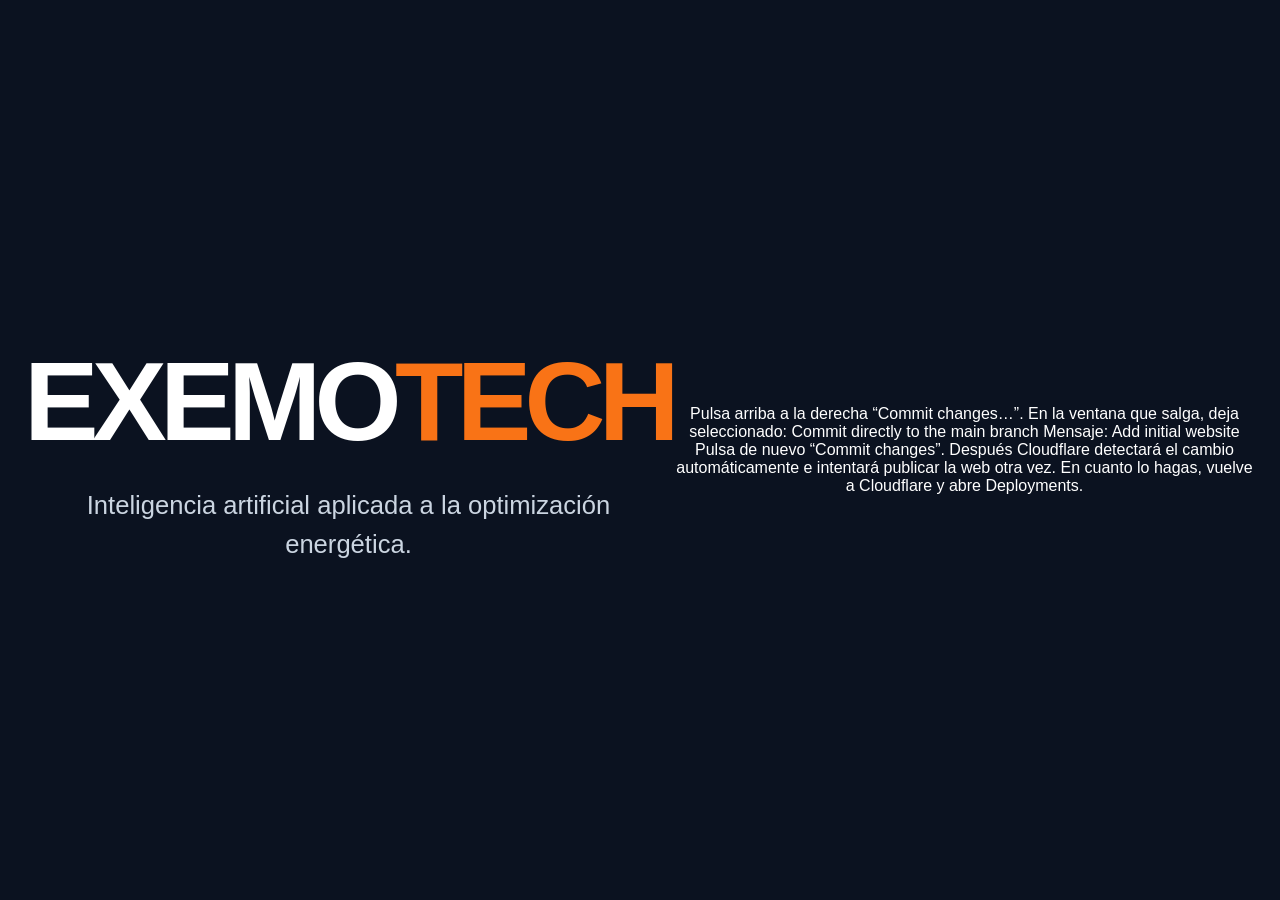
==== index.html @ 5b973cf8 "Add initial website structure in index.html Initial HTML structure for EXEMO Tech website with style" ====
<!DOCTYPE html>
<html lang="es">
<head>
  <meta charset="UTF-8">
  <meta name="viewport" content="width=device-width, initial-scale=1.0">
  <title>EXEMO Tech</title>
  <meta name="description" content="EXEMO Tech: inteligencia artificial aplicada a la optimización energética.">

  <style>
    * {
      box-sizing: border-box;
      margin: 0;
      padding: 0;
    }

    body {
      min-height: 100vh;
      display: flex;
      align-items: center;
      justify-content: center;
      padding: 24px;
      font-family: Arial, Helvetica, sans-serif;
      background: #0b1220;
      color: white;
      text-align: center;
    }

    main {
      max-width: 900px;
    }

    h1 {
      margin-bottom: 20px;
      font-size: clamp(3rem, 10vw, 7rem);
      letter-spacing: -0.06em;
    }

    h1 span {
      color: #f97316;
    }

    p {
      color: #cbd5e1;
      font-size: clamp(1.1rem, 3vw, 1.6rem);
      line-height: 1.5;
    }
  </style>
</head>

<body>
  <main>
    <h1>EXEMO<span>TECH</span></h1>
    <p>Inteligencia artificial aplicada a la optimización energética.</p>
  </main>
</body>
</html>
Pulsa arriba a la derecha “Commit changes…”.
En la ventana que salga, deja seleccionado:
Commit directly to the main branch
Mensaje: Add initial website
Pulsa de nuevo “Commit changes”.

Después Cloudflare detectará el cambio automáticamente e intentará publicar la web otra vez. En cuanto lo hagas, vuelve a Cloudflare y abre Deployments.
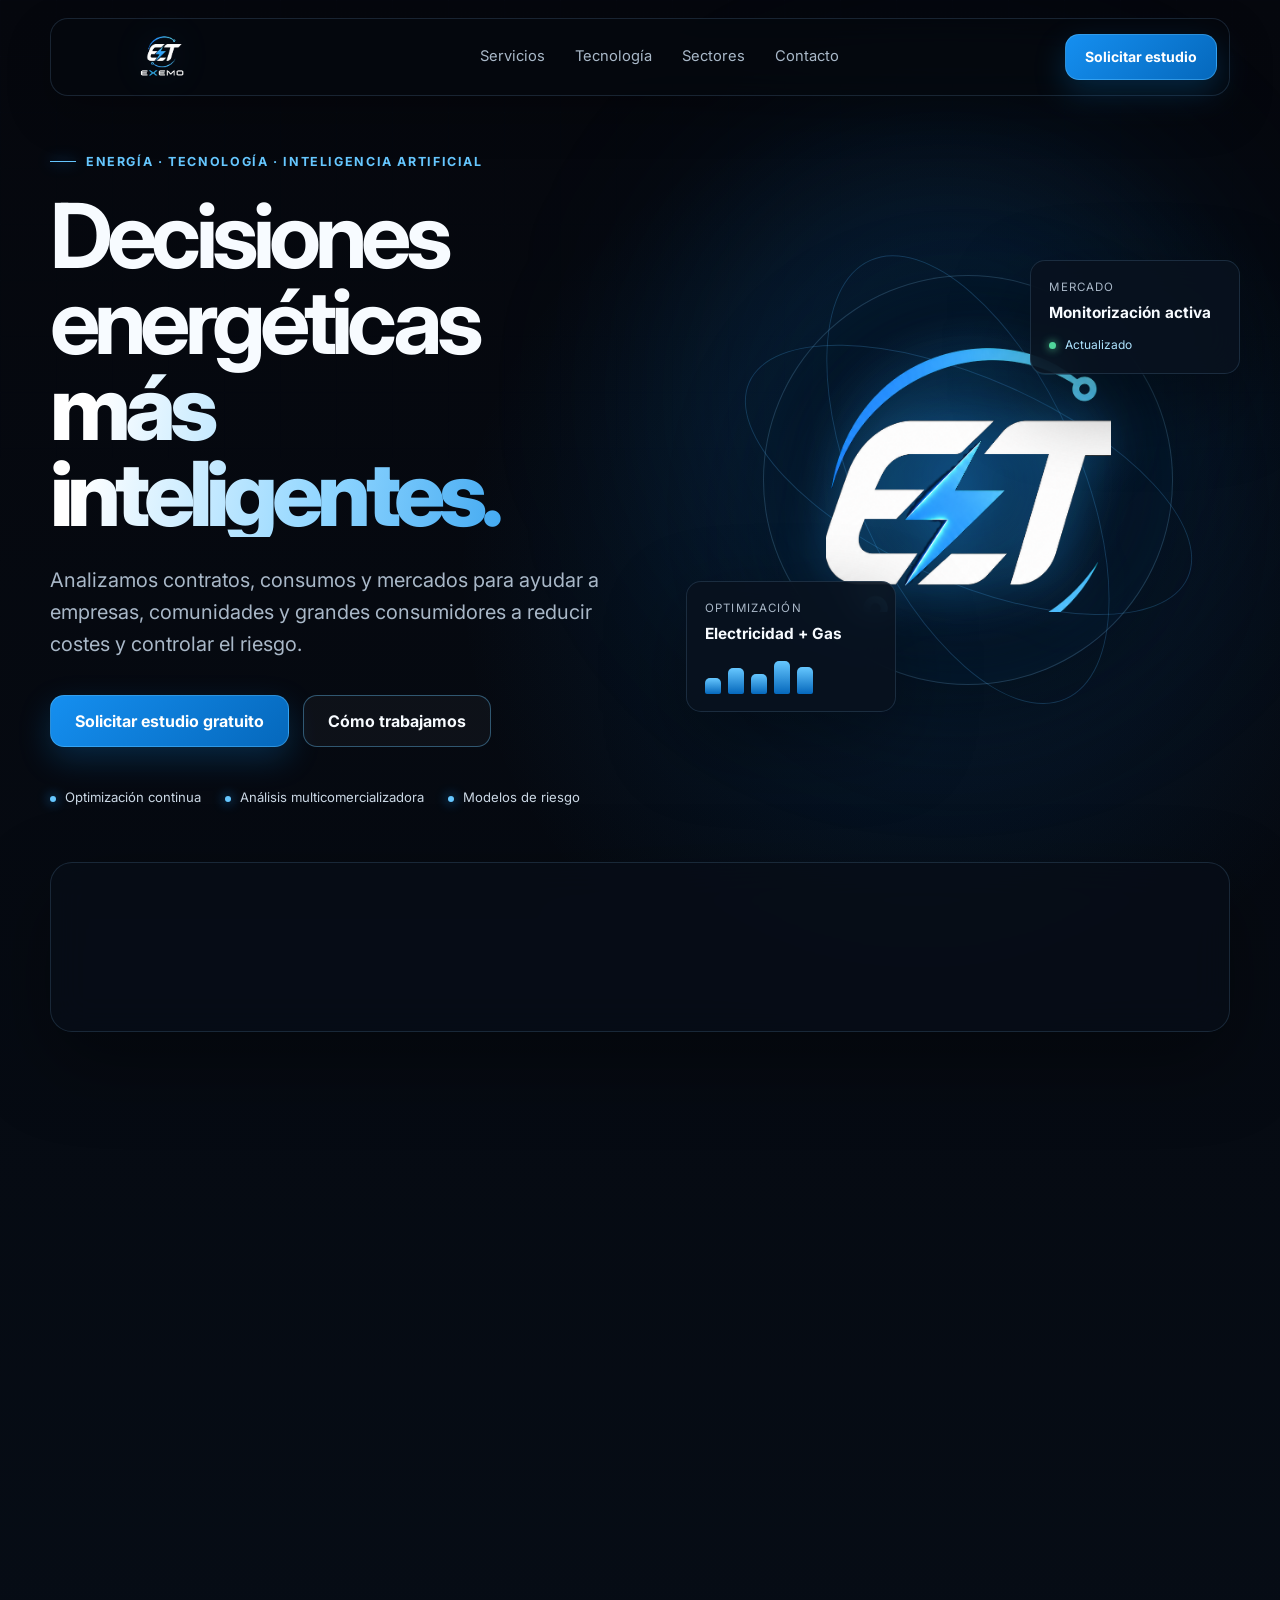
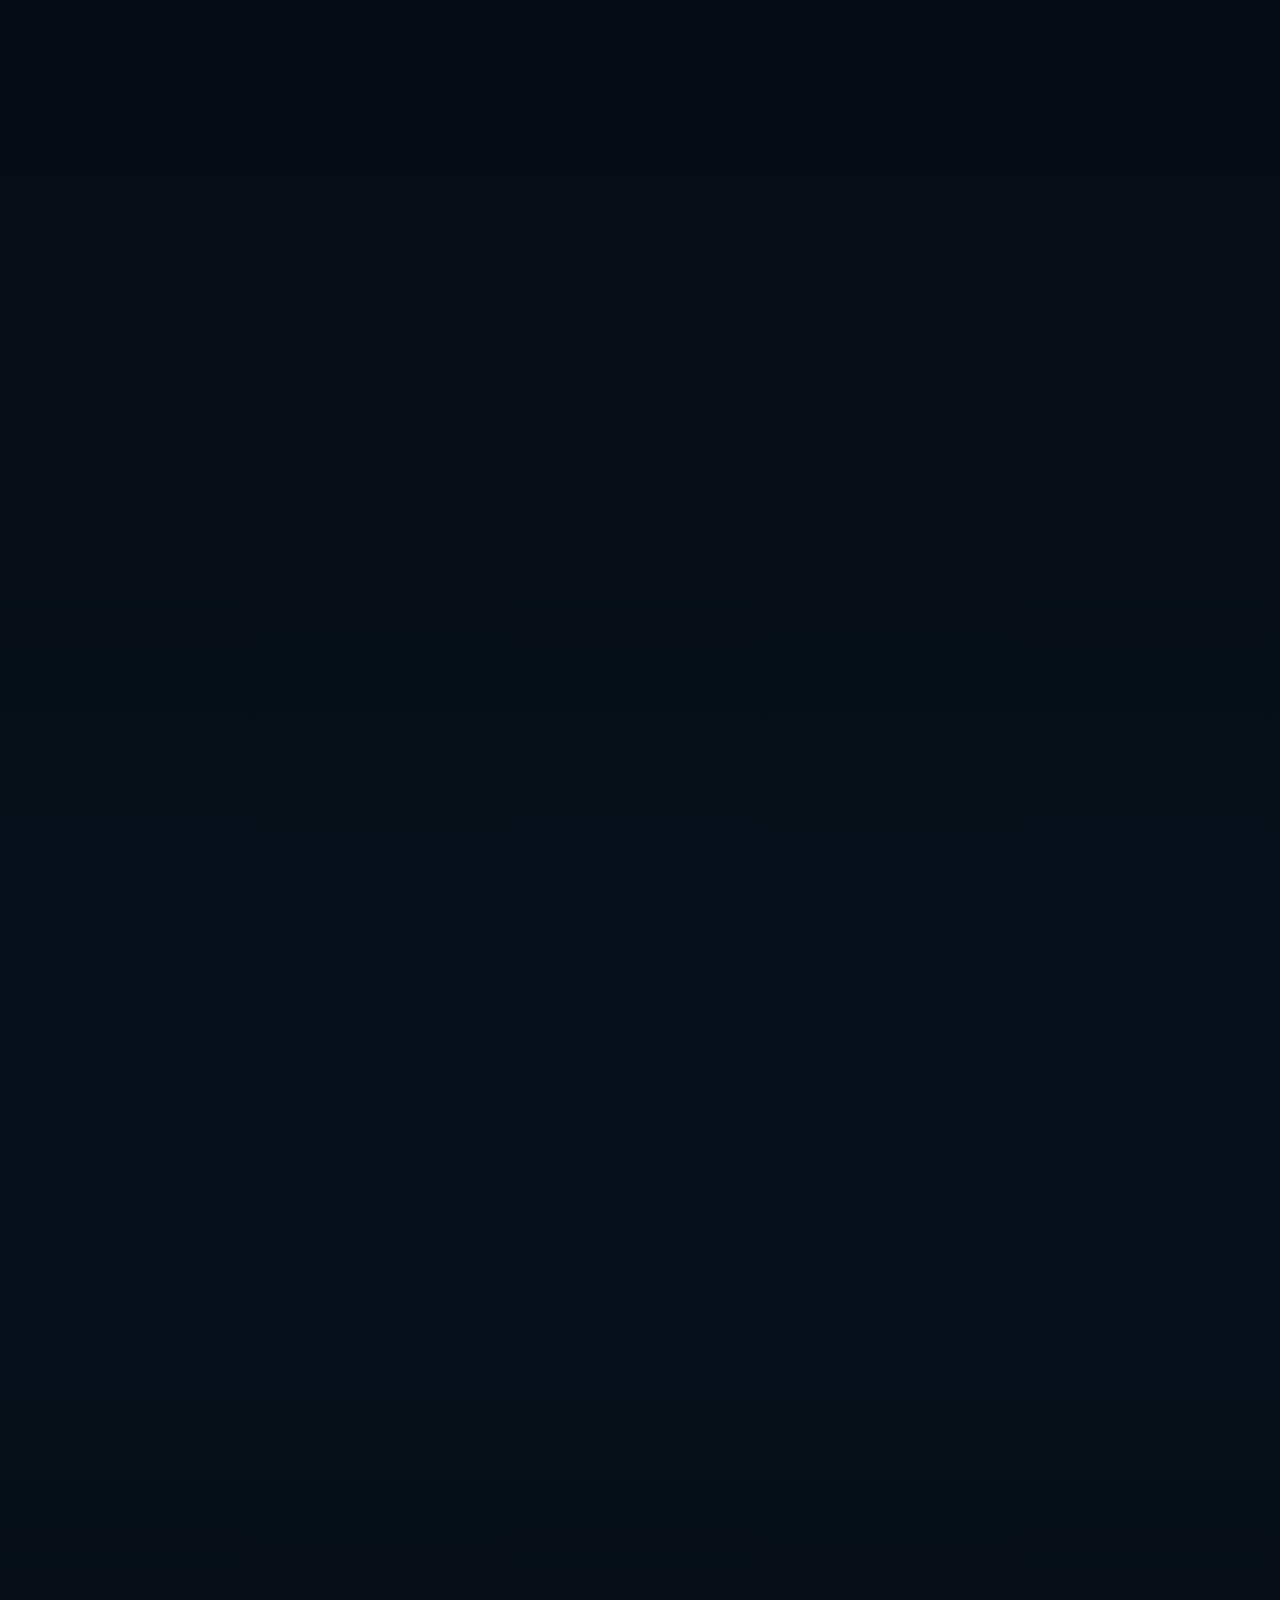
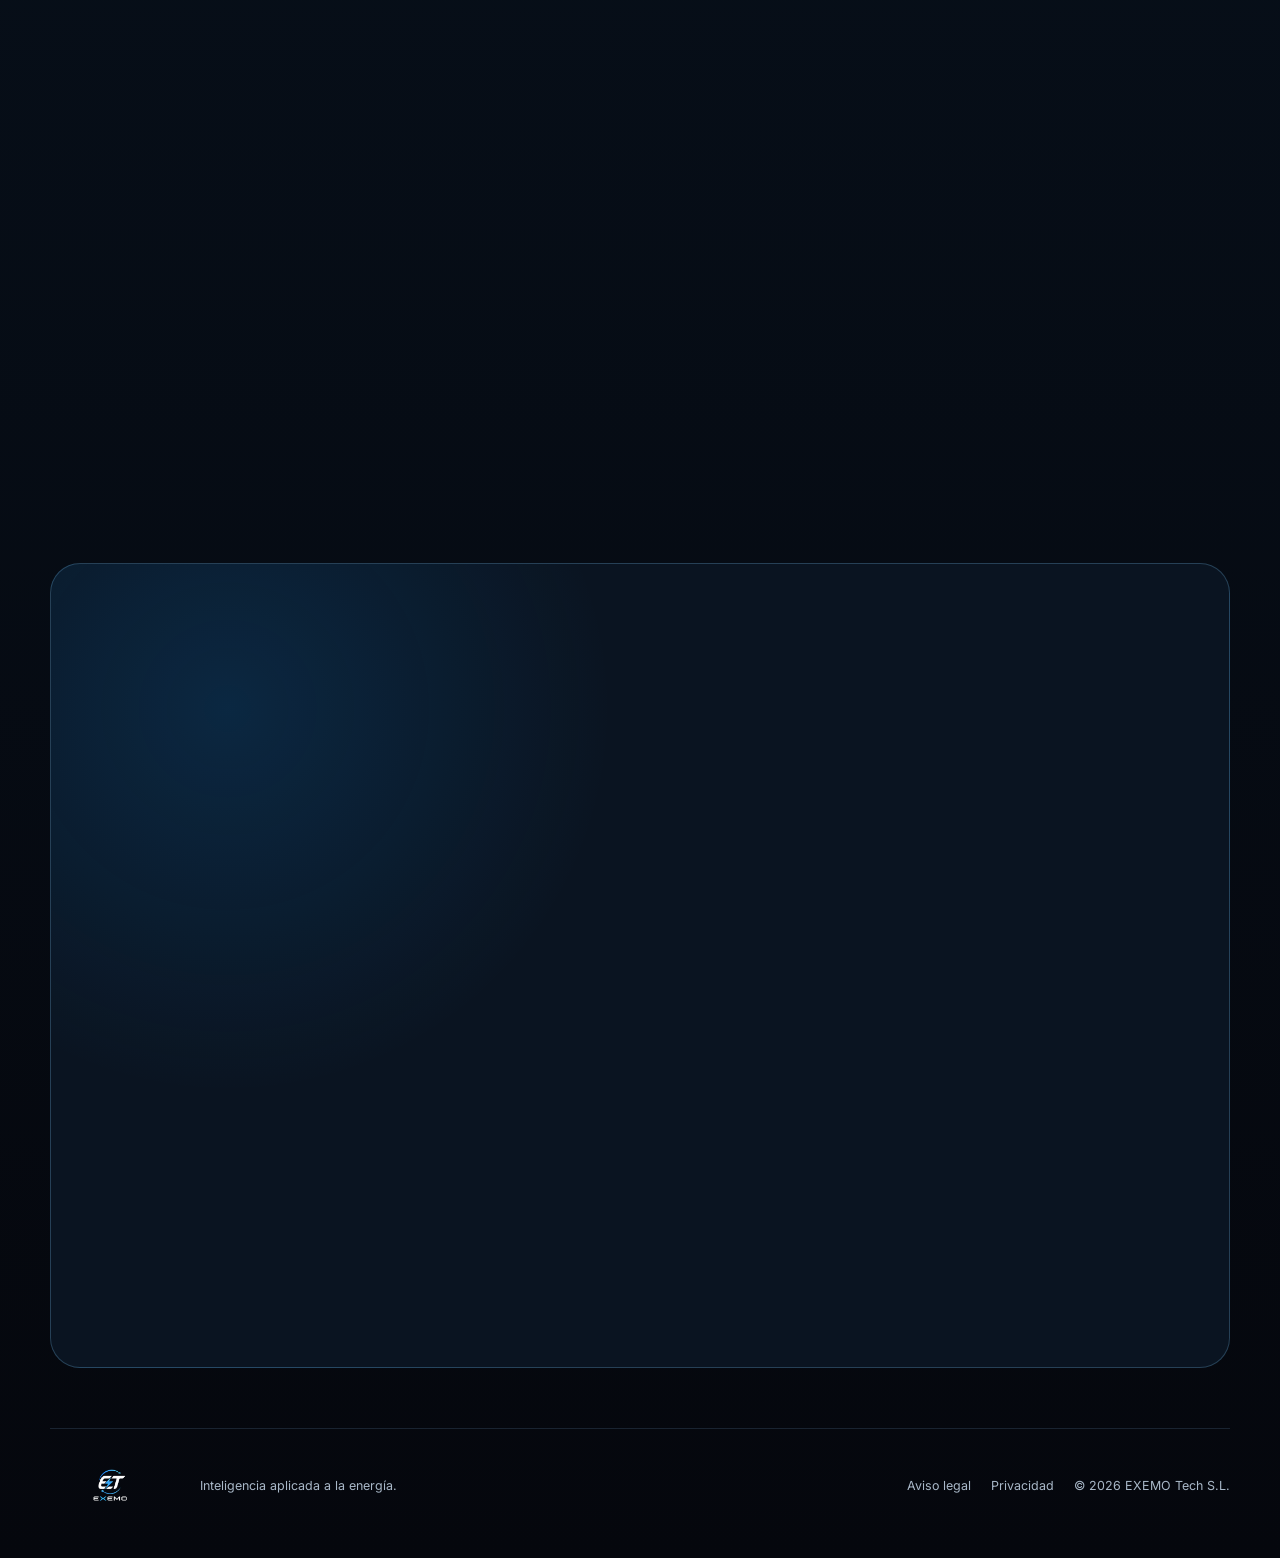
==== commit b4d81da6: "Publicar web EXEMO v3" ====
--- a/index.html
+++ b/index.html
@@ -3,61 +3,286 @@
 <head>
   <meta charset="UTF-8">
   <meta name="viewport" content="width=device-width, initial-scale=1.0">
-  <title>EXEMO Tech</title>
-  <meta name="description" content="EXEMO Tech: inteligencia artificial aplicada a la optimización energética.">
-
-  <style>
-    * {
-      box-sizing: border-box;
-      margin: 0;
-      padding: 0;
-    }
-
-    body {
-      min-height: 100vh;
-      display: flex;
-      align-items: center;
-      justify-content: center;
-      padding: 24px;
-      font-family: Arial, Helvetica, sans-serif;
-      background: #0b1220;
-      color: white;
-      text-align: center;
-    }
-
-    main {
-      max-width: 900px;
-    }
-
-    h1 {
-      margin-bottom: 20px;
-      font-size: clamp(3rem, 10vw, 7rem);
-      letter-spacing: -0.06em;
-    }
-
-    h1 span {
-      color: #f97316;
-    }
-
-    p {
-      color: #cbd5e1;
-      font-size: clamp(1.1rem, 3vw, 1.6rem);
-      line-height: 1.5;
-    }
-  </style>
+  <title>EXEMO Tech | Inteligencia aplicada a la energía</title>
+  <meta name="description" content="EXEMO Tech optimiza contratos, consumos y decisiones energéticas mediante análisis avanzado e inteligencia artificial.">
+  <meta name="theme-color" content="#05070d">
+
+  <link rel="icon" href="assets/favicon.png" type="image/png">
+  <link rel="preconnect" href="https://fonts.googleapis.com">
+  <link rel="preconnect" href="https://fonts.gstatic.com" crossorigin>
+  <link href="https://fonts.googleapis.com/css2?family=Inter:wght@400;500;600;700;800&display=swap" rel="stylesheet">
+  <link rel="stylesheet" href="css/style.css">
 </head>
 
 <body>
+  <div class="background-grid" aria-hidden="true"></div>
+
+  <header class="site-header">
+    <a class="brand" href="#inicio" aria-label="EXEMO Tech, inicio">
+      <img src="assets/logo-dark-transparent.png" alt="EXEMO Tech">
+    </a>
+
+    <button class="menu-button" type="button" aria-expanded="false" aria-controls="main-navigation">
+      <span></span><span></span><span></span>
+      <span class="sr-only">Abrir menú</span>
+    </button>
+
+    <nav id="main-navigation" class="main-nav" aria-label="Navegación principal">
+      <a href="#servicios">Servicios</a>
+      <a href="#tecnologia">Tecnología</a>
+      <a href="#sectores">Sectores</a>
+      <a href="#contacto">Contacto</a>
+    </nav>
+
+    <a class="button button-small header-cta" href="#contacto">Solicitar estudio</a>
+  </header>
+
   <main>
-    <h1>EXEMO<span>TECH</span></h1>
-    <p>Inteligencia artificial aplicada a la optimización energética.</p>
+    <section id="inicio" class="hero">
+      <div class="hero-glow" aria-hidden="true"></div>
+
+      <div class="hero-copy reveal">
+        <p class="eyebrow"><span></span> Energía · Tecnología · Inteligencia artificial</p>
+
+        <h1>
+          Decisiones energéticas
+          <strong>más inteligentes.</strong>
+        </h1>
+
+        <p class="hero-description">
+          Analizamos contratos, consumos y mercados para ayudar a empresas,
+          comunidades y grandes consumidores a reducir costes y controlar el riesgo.
+        </p>
+
+        <div class="hero-actions">
+          <a class="button" href="#contacto">Solicitar estudio gratuito</a>
+          <a class="button button-secondary" href="#tecnologia">Cómo trabajamos</a>
+        </div>
+
+        <div class="trust-strip" aria-label="Principales capacidades">
+          <span>Optimización continua</span>
+          <span>Análisis multicomercializadora</span>
+          <span>Modelos de riesgo</span>
+        </div>
+      </div>
+
+      <div class="hero-visual reveal" aria-label="Panel conceptual de inteligencia energética">
+        <div class="orbital-card">
+          <div class="orbital-ring ring-one"></div>
+          <div class="orbital-ring ring-two"></div>
+          <img class="hero-symbol" src="assets/exemo-symbol.png" alt="" aria-hidden="true">
+        </div>
+
+        <div class="data-card data-card-top">
+          <span class="data-label">Mercado</span>
+          <strong>Monitorización activa</strong>
+          <span class="data-status"><i></i> Actualizado</span>
+        </div>
+
+        <div class="data-card data-card-bottom">
+          <span class="data-label">Optimización</span>
+          <strong>Electricidad + Gas</strong>
+          <div class="mini-bars" aria-hidden="true">
+            <span style="--height: 42%"></span>
+            <span style="--height: 68%"></span>
+            <span style="--height: 52%"></span>
+            <span style="--height: 86%"></span>
+            <span style="--height: 72%"></span>
+          </div>
+        </div>
+      </div>
+    
+</section>
+
+    <section class="proof-strip" aria-label="Capacidades de EXEMO Tech">
+      <div class="proof-item reveal">
+        <strong data-counter="40">0</strong><span>+</span>
+        <p>Acuerdos y alternativas de mercado</p>
+      </div>
+      <div class="proof-item reveal">
+        <strong>24/7</strong>
+        <p>Seguimiento y análisis energético</p>
+      </div>
+      <div class="proof-item reveal">
+        <strong>360º</strong>
+        <p>Electricidad, gas y tecnología</p>
+      </div>
+      <div class="proof-item reveal">
+        <strong>IA</strong>
+        <p>Apoyo a decisiones complejas</p>
+      </div>
+    </section>
+
+    <section id="servicios" class="section">
+      <div class="section-heading reveal">
+        <p class="eyebrow"><span></span> Qué hacemos</p>
+        <h2>Control energético de principio a fin.</h2>
+        <p>
+          Combinamos conocimiento del mercado, acuerdos comerciales y herramientas
+          tecnológicas para construir una estrategia adaptada a cada cliente.
+        </p>
+      </div>
+
+      <div class="services-grid">
+        <article class="service-card reveal">
+          <div class="service-number">01</div>
+          <h3>Electricidad</h3>
+          <p>Revisión de tarifas, potencia, curvas de consumo y modalidades fijas, indexadas o mixtas.</p>
+          <a href="#contacto">Analizar suministro <span>→</span></a>
+        </article>
+
+        <article class="service-card reveal">
+          <div class="service-number">02</div>
+          <h3>Gas</h3>
+          <p>Análisis de contratos, peajes, consumos y estrategias de cobertura vinculadas al mercado.</p>
+          <a href="#contacto">Revisar contrato <span>→</span></a>
+        </article>
+
+        <article class="service-card service-card-featured reveal">
+          <div class="service-number">03</div>
+          <h3>Inteligencia artificial</h3>
+          <p>Modelos que organizan datos, comparan escenarios y ayudan a anticipar riesgos y oportunidades.</p>
+          <a href="#tecnologia">Descubrir tecnología <span>→</span></a>
+        </article>
+      </div>
+    </section>
+
+    <section id="tecnologia" class="section technology-section">
+      <div class="technology-panel reveal">
+        <div class="technology-copy">
+          <p class="eyebrow"><span></span> Tecnología EXEMO</p>
+          <h2>Convertimos datos complejos en decisiones claras.</h2>
+          <p>
+            Integramos información contractual, consumo histórico, mercados energéticos
+            y variables de riesgo para comparar alternativas de forma objetiva.
+          </p>
+
+          <ul class="feature-list">
+            <li><span>01</span> Lectura y normalización de datos energéticos</li>
+            <li><span>02</span> Simulación de escenarios y costes</li>
+            <li><span>03</span> Seguimiento de mercado y riesgo</li>
+            <li><span>04</span> Recomendaciones comprensibles y auditables</li>
+          </ul>
+        </div>
+
+        <div class="technology-dashboard" aria-hidden="true">
+          <div class="dashboard-header">
+            <span>EXEMO Intelligence</span>
+            <i></i>
+          </div>
+          <div class="dashboard-chart">
+            <span class="chart-line"></span>
+            <div class="chart-point point-one"></div>
+            <div class="chart-point point-two"></div>
+            <div class="chart-point point-three"></div>
+          </div>
+          <div class="dashboard-metrics">
+            <div><small>Contratos</small><strong>Analizados</strong></div>
+            <div><small>Escenarios</small><strong>Comparados</strong></div>
+            <div><small>Riesgo</small><strong>Monitorizado</strong></div>
+          </div>
+        </div>
+      </div>
+    </section>
+
+    <section id="sectores" class="section">
+      <div class="section-heading reveal">
+        <p class="eyebrow"><span></span> Especialización</p>
+        <h2>Soluciones adaptadas a cada tipo de consumidor.</h2>
+      </div>
+
+      <div class="sectors-grid">
+        <article class="sector-card reveal"><span>01</span><h3>Empresas</h3><p>Control de costes y estrategia contractual.</p></article>
+        <article class="sector-card reveal"><span>02</span><h3>Comunidades</h3><p>Optimización de suministros y potencias.</p></article>
+        <article class="sector-card reveal"><span>03</span><h3>Restauración</h3><p>Análisis multipunto y perfiles horarios.</p></article>
+        <article class="sector-card reveal"><span>04</span><h3>Gran consumo</h3><p>Compras, cierres y seguimiento de mercado.</p></article>
+      </div>
+    </section>
+
+    <section id="contacto" class="section contact-section">
+      <div class="contact-layout">
+        <div class="contact-copy reveal">
+          <p class="eyebrow"><span></span> Estudio inicial</p>
+          <h2>Cuéntanos dónde quieres mejorar.</h2>
+          <p>
+            Revisamos tu situación energética y te indicamos qué información necesitamos
+            para preparar un análisis inicial.
+          </p>
+
+          <div class="contact-details">
+            <a href="mailto:info@exemo.es">
+              <small>Correo</small>
+              <strong>info@exemo.es</strong>
+            </a>
+            <a href="tel:+34600808999">
+              <small>Teléfono</small>
+              <strong>600 808 999</strong>
+            </a>
+          </div>
+        </div>
+
+        <form class="contact-form reveal" id="contact-form">
+          <div class="form-row">
+            <label>
+              Nombre
+              <input type="text" name="name" autocomplete="name" required>
+            </label>
+            <label>
+              Empresa
+              <input type="text" name="company" autocomplete="organization">
+            </label>
+          </div>
+
+          <div class="form-row">
+            <label>
+              Correo electrónico
+              <input type="email" name="email" autocomplete="email" required>
+            </label>
+            <label>
+              Teléfono
+              <input type="tel" name="phone" autocomplete="tel">
+            </label>
+          </div>
+
+          <label>
+            ¿Qué necesitas analizar?
+            <select name="service" required>
+              <option value="">Selecciona una opción</option>
+              <option>Electricidad</option>
+              <option>Gas</option>
+              <option>Electricidad y gas</option>
+              <option>Herramientas de IA y software</option>
+              <option>Otro</option>
+            </select>
+          </label>
+
+          <label>
+            Mensaje
+            <textarea name="message" rows="5" placeholder="Número de suministros, tipo de cliente o cualquier información útil."></textarea>
+          </label>
+
+          <label class="consent">
+            <input type="checkbox" required>
+            <span>Acepto que EXEMO Tech utilice estos datos para responder a mi solicitud.</span>
+          </label>
+
+          <button class="button" type="submit">Preparar solicitud</button>
+          <p class="form-status" role="status" aria-live="polite"></p>
+        </form>
+      </div>
+    </section>
   </main>
+
+  <footer class="site-footer">
+    <img src="assets/logo-dark-transparent.png" alt="EXEMO Tech">
+    <p>Inteligencia aplicada a la energía.</p>
+    <div>
+      <a href="#">Aviso legal</a>
+      <a href="#">Privacidad</a>
+      <span>© <span id="current-year"></span> EXEMO Tech S.L.</span>
+    </div>
+  </footer>
+
+  <script src="js/script.js"></script>
 </body>
 </html>
-Pulsa arriba a la derecha “Commit changes…”.
-En la ventana que salga, deja seleccionado:
-Commit directly to the main branch
-Mensaje: Add initial website
-Pulsa de nuevo “Commit changes”.
-
-Después Cloudflare detectará el cambio automáticamente e intentará publicar la web otra vez. En cuanto lo hagas, vuelve a Cloudflare y abre Deployments.
--- a/css/style.css
+++ b/css/style.css
@@ -0,0 +1,1176 @@
+/* EXEMO Tech — versión inicial */
+:root {
+  --background: #05070d;
+  --background-soft: #09111d;
+  --surface: rgba(13, 24, 39, 0.78);
+  --surface-solid: #0d1827;
+  --primary: #158ff0;
+  --primary-light: #66c7ff;
+  --primary-deep: #0568bc;
+  --text: #f7fbff;
+  --text-secondary: #a9b8c8;
+  --border: rgba(143, 201, 255, 0.15);
+  --max-width: 1180px;
+  --radius: 22px;
+  --shadow: 0 30px 80px rgba(0, 0, 0, 0.38);
+}
+
+* {
+  box-sizing: border-box;
+}
+
+html {
+  scroll-behavior: smooth;
+}
+
+body {
+  margin: 0;
+  min-width: 320px;
+  background:
+    radial-gradient(circle at 72% 12%, rgba(12, 119, 209, 0.17), transparent 29rem),
+    linear-gradient(180deg, #05070d 0%, #07101b 58%, #05070d 100%);
+  color: var(--text);
+  font-family: "Inter", system-ui, sans-serif;
+  line-height: 1.6;
+  overflow-x: hidden;
+}
+
+body.menu-open {
+  overflow: hidden;
+}
+
+img {
+  display: block;
+  max-width: 100%;
+}
+
+a {
+  color: inherit;
+  text-decoration: none;
+}
+
+button,
+a {
+  -webkit-tap-highlight-color: transparent;
+}
+
+.sr-only {
+  position: absolute;
+  width: 1px;
+  height: 1px;
+  overflow: hidden;
+  clip: rect(0, 0, 0, 0);
+}
+
+.background-grid {
+  position: fixed;
+  inset: 0;
+  z-index: -1;
+  opacity: 0.19;
+  background-image:
+    linear-gradient(rgba(120, 189, 255, 0.05) 1px, transparent 1px),
+    linear-gradient(90deg, rgba(120, 189, 255, 0.05) 1px, transparent 1px);
+  background-size: 56px 56px;
+  mask-image: linear-gradient(to bottom, black, transparent 88%);
+}
+
+.site-header {
+  position: fixed;
+  top: 18px;
+  left: 50%;
+  z-index: 20;
+  width: min(calc(100% - 36px), var(--max-width));
+  transform: translateX(-50%);
+  display: grid;
+  grid-template-columns: auto 1fr auto;
+  align-items: center;
+  gap: 28px;
+  min-height: 72px;
+  padding: 10px 12px 10px 20px;
+  border: 1px solid var(--border);
+  border-radius: 18px;
+  background: rgba(5, 9, 15, 0.72);
+  box-shadow: 0 18px 45px rgba(0, 0, 0, 0.23);
+  backdrop-filter: blur(18px);
+}
+
+.brand img {
+  width: 145px;
+  max-height: 48px;
+  object-fit: contain;
+}
+
+.main-nav {
+  display: flex;
+  justify-content: center;
+  gap: 30px;
+  color: var(--text-secondary);
+  font-size: 0.92rem;
+}
+
+.main-nav a {
+  transition: color 180ms ease;
+}
+
+.main-nav a:hover {
+  color: var(--text);
+}
+
+.menu-button {
+  display: none;
+  border: 0;
+  background: transparent;
+}
+
+.button {
+  display: inline-flex;
+  align-items: center;
+  justify-content: center;
+  min-height: 52px;
+  padding: 0 24px;
+  border: 1px solid rgba(106, 201, 255, 0.38);
+  border-radius: 14px;
+  background: linear-gradient(135deg, var(--primary), var(--primary-deep));
+  box-shadow: 0 12px 32px rgba(13, 136, 232, 0.24);
+  color: white;
+  font-weight: 700;
+  transition: transform 180ms ease, box-shadow 180ms ease, border-color 180ms ease;
+}
+
+.button:hover {
+  transform: translateY(-2px);
+  border-color: rgba(133, 216, 255, 0.75);
+  box-shadow: 0 18px 42px rgba(13, 136, 232, 0.34);
+}
+
+.button-small {
+  min-height: 46px;
+  padding-inline: 19px;
+  font-size: 0.88rem;
+}
+
+.button-secondary {
+  background: rgba(255, 255, 255, 0.035);
+  box-shadow: none;
+  color: var(--text);
+}
+
+.hero {
+  position: relative;
+  display: grid;
+  grid-template-columns: 1.07fr 0.93fr;
+  align-items: center;
+  gap: 55px;
+  width: min(calc(100% - 40px), var(--max-width));
+  min-height: 100vh;
+  margin: 0 auto;
+  padding: 150px 0 90px;
+}
+
+.hero-copy {
+  position: relative;
+  z-index: 2;
+}
+
+.eyebrow {
+  display: flex;
+  align-items: center;
+  gap: 10px;
+  margin: 0 0 22px;
+  color: var(--primary-light);
+  font-size: 0.78rem;
+  font-weight: 700;
+  letter-spacing: 0.13em;
+  text-transform: uppercase;
+}
+
+.eyebrow span {
+  width: 26px;
+  height: 1px;
+  background: var(--primary-light);
+  box-shadow: 0 0 14px var(--primary);
+}
+
+h1,
+h2,
+h3,
+p {
+  margin-top: 0;
+}
+
+h1 {
+  max-width: 790px;
+  margin-bottom: 27px;
+  font-size: clamp(3.3rem, 7vw, 6.7rem);
+  line-height: 0.96;
+  letter-spacing: -0.065em;
+}
+
+h1 strong {
+  display: block;
+  background: linear-gradient(100deg, #ffffff 8%, #8ed5ff 48%, #168fe9 94%);
+  -webkit-background-clip: text;
+  background-clip: text;
+  color: transparent;
+  font-weight: 800;
+}
+
+.hero-description {
+  max-width: 660px;
+  color: var(--text-secondary);
+  font-size: clamp(1.05rem, 1.7vw, 1.25rem);
+}
+
+.hero-actions {
+  display: flex;
+  flex-wrap: wrap;
+  gap: 14px;
+  margin-top: 35px;
+}
+
+.trust-strip {
+  display: flex;
+  flex-wrap: wrap;
+  gap: 12px 24px;
+  margin-top: 40px;
+  color: #cbd8e5;
+  font-size: 0.82rem;
+}
+
+.trust-strip span::before {
+  content: "";
+  display: inline-block;
+  width: 6px;
+  height: 6px;
+  margin-right: 9px;
+  border-radius: 50%;
+  background: var(--primary-light);
+  box-shadow: 0 0 12px var(--primary);
+  vertical-align: middle;
+}
+
+.hero-visual {
+  position: relative;
+  display: grid;
+  place-items: center;
+  min-height: 580px;
+}
+
+.hero-glow {
+  position: absolute;
+  top: 15%;
+  right: 2%;
+  width: 520px;
+  height: 520px;
+  border-radius: 50%;
+  background: rgba(15, 134, 225, 0.12);
+  filter: blur(100px);
+}
+
+.orbital-card {
+  position: relative;
+  display: grid;
+  place-items: center;
+  width: min(410px, 80vw);
+  aspect-ratio: 1;
+  border: 1px solid rgba(122, 205, 255, 0.22);
+  border-radius: 50%;
+  background:
+    radial-gradient(circle, rgba(28, 152, 238, 0.13), transparent 57%),
+    rgba(7, 14, 24, 0.56);
+  box-shadow:
+    inset 0 0 70px rgba(26, 154, 241, 0.08),
+    0 30px 90px rgba(0, 0, 0, 0.4);
+}
+
+.orbital-card img {
+  position: relative;
+  z-index: 2;
+  width: 74%;
+  filter: drop-shadow(0 0 35px rgba(48, 174, 255, 0.18));
+}
+
+.orbital-ring {
+  position: absolute;
+  border: 1px solid rgba(83, 184, 255, 0.22);
+  border-radius: 50%;
+}
+
+.ring-one {
+  width: 118%;
+  height: 50%;
+  transform: rotate(24deg);
+}
+
+.ring-two {
+  width: 55%;
+  height: 118%;
+  transform: rotate(-24deg);
+}
+
+.data-card {
+  position: absolute;
+  z-index: 4;
+  width: 210px;
+  padding: 17px 18px;
+  border: 1px solid var(--border);
+  border-radius: 15px;
+  background: rgba(9, 18, 30, 0.88);
+  box-shadow: var(--shadow);
+  backdrop-filter: blur(16px);
+}
+
+.data-card-top {
+  top: 12%;
+  right: -2%;
+}
+
+.data-card-bottom {
+  bottom: 10%;
+  left: -4%;
+}
+
+.data-label {
+  display: block;
+  color: var(--text-secondary);
+  font-size: 0.72rem;
+  text-transform: uppercase;
+  letter-spacing: 0.1em;
+}
+
+.data-card strong {
+  display: block;
+  margin: 5px 0;
+  font-size: 0.96rem;
+}
+
+.data-status {
+  color: #aee4ff;
+  font-size: 0.75rem;
+}
+
+.data-status i {
+  display: inline-block;
+  width: 7px;
+  height: 7px;
+  margin-right: 6px;
+  border-radius: 50%;
+  background: #50d69b;
+  box-shadow: 0 0 9px #50d69b;
+}
+
+.mini-bars {
+  display: flex;
+  align-items: end;
+  gap: 7px;
+  height: 38px;
+  margin-top: 9px;
+}
+
+.mini-bars span {
+  width: 16px;
+  height: var(--height);
+  border-radius: 5px 5px 2px 2px;
+  background: linear-gradient(to top, var(--primary-deep), var(--primary-light));
+}
+
+.section {
+  width: min(calc(100% - 40px), var(--max-width));
+  margin: 0 auto;
+  padding: 110px 0;
+}
+
+.section-heading {
+  max-width: 760px;
+  margin-bottom: 50px;
+}
+
+.section-heading h2,
+.technology-copy h2,
+.contact-card h2 {
+  margin-bottom: 20px;
+  font-size: clamp(2.2rem, 5vw, 4.4rem);
+  line-height: 1.05;
+  letter-spacing: -0.045em;
+}
+
+.section-heading > p:last-child,
+.technology-copy > p,
+.contact-card > div > p:last-child {
+  color: var(--text-secondary);
+  font-size: 1.08rem;
+}
+
+.services-grid {
+  display: grid;
+  grid-template-columns: repeat(3, 1fr);
+  gap: 18px;
+}
+
+.service-card,
+.sector-card {
+  position: relative;
+  min-height: 330px;
+  padding: 32px;
+  border: 1px solid var(--border);
+  border-radius: var(--radius);
+  background: linear-gradient(145deg, rgba(15, 27, 44, 0.85), rgba(7, 13, 22, 0.68));
+  overflow: hidden;
+  transition: transform 220ms ease, border-color 220ms ease;
+}
+
+.service-card:hover,
+.sector-card:hover {
+  transform: translateY(-6px);
+  border-color: rgba(100, 201, 255, 0.38);
+}
+
+.service-card-featured::before {
+  content: "";
+  position: absolute;
+  inset: auto -40% -60% auto;
+  width: 340px;
+  height: 340px;
+  border-radius: 50%;
+  background: rgba(13, 141, 236, 0.2);
+  filter: blur(55px);
+}
+
+.service-number {
+  color: var(--primary-light);
+  font-size: 0.75rem;
+  font-weight: 700;
+  letter-spacing: 0.13em;
+}
+
+.service-card h3,
+.sector-card h3 {
+  margin: 68px 0 14px;
+  font-size: 1.7rem;
+}
+
+.service-card p,
+.sector-card p {
+  color: var(--text-secondary);
+}
+
+.service-card a {
+  position: absolute;
+  bottom: 30px;
+  color: #d9f1ff;
+  font-size: 0.88rem;
+  font-weight: 600;
+}
+
+.service-card a span,
+.text-link span {
+  color: var(--primary-light);
+}
+
+.technology-panel {
+  display: grid;
+  grid-template-columns: 1fr 1fr;
+  gap: 70px;
+  align-items: center;
+  padding: clamp(35px, 6vw, 75px);
+  border: 1px solid var(--border);
+  border-radius: 30px;
+  background:
+    radial-gradient(circle at 86% 22%, rgba(24, 145, 232, 0.14), transparent 25rem),
+    linear-gradient(145deg, rgba(12, 24, 39, 0.9), rgba(6, 12, 20, 0.82));
+  box-shadow: var(--shadow);
+}
+
+.feature-list {
+  display: grid;
+  gap: 16px;
+  margin: 34px 0 0;
+  padding: 0;
+  list-style: none;
+}
+
+.feature-list li {
+  display: flex;
+  align-items: center;
+  gap: 15px;
+  padding-bottom: 15px;
+  border-bottom: 1px solid rgba(133, 197, 255, 0.11);
+  color: #d8e6f2;
+}
+
+.feature-list span {
+  color: var(--primary-light);
+  font-size: 0.74rem;
+  font-weight: 700;
+}
+
+.technology-dashboard {
+  padding: 25px;
+  border: 1px solid rgba(120, 202, 255, 0.2);
+  border-radius: 22px;
+  background: rgba(3, 9, 16, 0.7);
+  box-shadow: inset 0 0 40px rgba(21, 143, 240, 0.07);
+}
+
+.dashboard-header {
+  display: flex;
+  justify-content: space-between;
+  align-items: center;
+  color: #dff4ff;
+  font-size: 0.85rem;
+}
+
+.dashboard-header i {
+  width: 9px;
+  height: 9px;
+  border-radius: 50%;
+  background: #52d4a0;
+  box-shadow: 0 0 12px #52d4a0;
+}
+
+.dashboard-chart {
+  position: relative;
+  height: 250px;
+  margin: 22px 0;
+  border: 1px solid rgba(126, 198, 255, 0.1);
+  border-radius: 17px;
+  background:
+    linear-gradient(rgba(105, 185, 255, 0.06) 1px, transparent 1px),
+    linear-gradient(90deg, rgba(105, 185, 255, 0.06) 1px, transparent 1px);
+  background-size: 42px 42px;
+  overflow: hidden;
+}
+
+.chart-line {
+  position: absolute;
+  left: 10%;
+  bottom: 22%;
+  width: 82%;
+  height: 48%;
+  border-top: 3px solid var(--primary-light);
+  border-radius: 50%;
+  transform: skewY(-13deg);
+  filter: drop-shadow(0 0 10px rgba(78, 192, 255, 0.7));
+}
+
+.chart-point {
+  position: absolute;
+  width: 10px;
+  height: 10px;
+  border: 2px solid #d9f4ff;
+  border-radius: 50%;
+  background: var(--primary);
+  box-shadow: 0 0 13px var(--primary);
+}
+
+.point-one { left: 24%; bottom: 34%; }
+.point-two { left: 53%; bottom: 48%; }
+.point-three { right: 17%; top: 29%; }
+
+.dashboard-metrics {
+  display: grid;
+  grid-template-columns: repeat(3, 1fr);
+  gap: 12px;
+}
+
+.dashboard-metrics div {
+  padding: 15px;
+  border: 1px solid rgba(120, 202, 255, 0.1);
+  border-radius: 13px;
+  background: rgba(255, 255, 255, 0.025);
+}
+
+.dashboard-metrics small {
+  display: block;
+  color: var(--text-secondary);
+}
+
+.dashboard-metrics strong {
+  font-size: 0.82rem;
+}
+
+.sectors-grid {
+  display: grid;
+  grid-template-columns: repeat(4, 1fr);
+  gap: 16px;
+}
+
+.sector-card {
+  min-height: 250px;
+}
+
+.sector-card > span {
+  color: var(--primary-light);
+  font-size: 0.72rem;
+}
+
+.sector-card h3 {
+  margin-top: 65px;
+}
+
+.contact-section {
+  padding-bottom: 60px;
+}
+
+.contact-card {
+  display: grid;
+  grid-template-columns: 1.35fr 0.65fr;
+  gap: 60px;
+  align-items: end;
+  padding: clamp(40px, 7vw, 80px);
+  border: 1px solid rgba(124, 205, 255, 0.24);
+  border-radius: 30px;
+  background:
+    radial-gradient(circle at 90% 50%, rgba(14, 141, 234, 0.25), transparent 24rem),
+    #0a1421;
+}
+
+.contact-actions {
+  display: flex;
+  flex-direction: column;
+  align-items: flex-start;
+  gap: 22px;
+}
+
+.text-link {
+  color: #dff5ff;
+  font-weight: 600;
+}
+
+.site-footer {
+  display: grid;
+  grid-template-columns: auto 1fr auto;
+  gap: 30px;
+  align-items: center;
+  width: min(calc(100% - 40px), var(--max-width));
+  margin: 0 auto;
+  padding: 35px 0 50px;
+  border-top: 1px solid var(--border);
+  color: var(--text-secondary);
+  font-size: 0.78rem;
+}
+
+.site-footer img {
+  width: 120px;
+  max-height: 44px;
+  object-fit: contain;
+}
+
+.site-footer p {
+  margin: 0;
+}
+
+.site-footer div {
+  display: flex;
+  gap: 20px;
+  align-items: center;
+}
+
+.reveal {
+  opacity: 0;
+  transform: translateY(28px);
+  transition: opacity 700ms ease, transform 700ms ease;
+}
+
+.reveal.visible {
+  opacity: 1;
+  transform: translateY(0);
+}
+
+@media (max-width: 980px) {
+  .site-header {
+    grid-template-columns: auto auto 1fr;
+  }
+
+  .menu-button {
+    order: 3;
+    justify-self: end;
+    display: grid;
+    gap: 5px;
+    width: 42px;
+    height: 42px;
+    padding: 10px;
+    border: 1px solid var(--border);
+    border-radius: 11px;
+  }
+
+  .menu-button span:not(.sr-only) {
+    display: block;
+    height: 2px;
+    border-radius: 2px;
+    background: white;
+  }
+
+  .main-nav {
+    position: fixed;
+    top: 100px;
+    left: 18px;
+    right: 18px;
+    display: none;
+    flex-direction: column;
+    align-items: center;
+    gap: 0;
+    padding: 14px;
+    border: 1px solid var(--border);
+    border-radius: 17px;
+    background: rgba(5, 10, 17, 0.97);
+    box-shadow: var(--shadow);
+  }
+
+  .main-nav.open {
+    display: flex;
+  }
+
+  .main-nav a {
+    width: 100%;
+    padding: 15px;
+    text-align: center;
+  }
+
+  .header-cta {
+    justify-self: end;
+  }
+
+  .hero {
+    grid-template-columns: 1fr;
+    padding-top: 180px;
+  }
+
+  .hero-copy {
+    text-align: center;
+  }
+
+  .eyebrow,
+  .hero-actions,
+  .trust-strip {
+    justify-content: center;
+  }
+
+  .hero-description {
+    margin-inline: auto;
+  }
+
+  .hero-visual {
+    min-height: 520px;
+  }
+
+  .services-grid {
+    grid-template-columns: 1fr;
+  }
+
+  .service-card {
+    min-height: 280px;
+  }
+
+  .technology-panel {
+    grid-template-columns: 1fr;
+  }
+
+  .sectors-grid {
+    grid-template-columns: repeat(2, 1fr);
+  }
+}
+
+@media (max-width: 680px) {
+  .site-header {
+    top: 10px;
+    width: calc(100% - 20px);
+    padding-left: 14px;
+  }
+
+  .brand img {
+    width: 112px;
+  }
+
+  .header-cta {
+    display: none;
+  }
+
+  .site-header {
+    grid-template-columns: auto 1fr;
+  }
+
+  .menu-button {
+    grid-column: 2;
+  }
+
+  .hero {
+    width: min(calc(100% - 28px), var(--max-width));
+    gap: 20px;
+    padding-top: 145px;
+  }
+
+  h1 {
+    font-size: clamp(3rem, 16vw, 4.8rem);
+  }
+
+  .hero-actions {
+    flex-direction: column;
+  }
+
+  .button {
+    width: 100%;
+  }
+
+  .hero-visual {
+    min-height: 420px;
+  }
+
+  .orbital-card {
+    width: 300px;
+  }
+
+  .data-card {
+    width: 175px;
+    padding: 13px;
+  }
+
+  .data-card-top {
+    right: -4%;
+  }
+
+  .data-card-bottom {
+    left: -4%;
+  }
+
+  .section {
+    width: min(calc(100% - 28px), var(--max-width));
+    padding: 75px 0;
+  }
+
+  .service-card,
+  .sector-card {
+    padding: 25px;
+  }
+
+  .technology-panel {
+    gap: 45px;
+    padding: 30px 20px;
+  }
+
+  .dashboard-metrics {
+    grid-template-columns: 1fr;
+  }
+
+  .sectors-grid,
+  .contact-card {
+    grid-template-columns: 1fr;
+  }
+
+  .contact-card {
+    gap: 35px;
+    padding: 35px 24px;
+  }
+
+  .site-footer {
+    grid-template-columns: 1fr;
+    justify-items: center;
+    text-align: center;
+  }
+
+  .site-footer div {
+    flex-wrap: wrap;
+    justify-content: center;
+  }
+}
+
+@media (prefers-reduced-motion: reduce) {
+  html {
+    scroll-behavior: auto;
+  }
+
+  *,
+  *::before,
+  *::after {
+    animation-duration: 0.01ms !important;
+    transition-duration: 0.01ms !important;
+  }
+}
+
+
+/* Refinamiento v2: logotipo transparente y hero más limpio */
+.brand {
+  display: flex;
+  align-items: center;
+}
+
+.brand img {
+  width: 182px;
+  max-height: 56px;
+  object-fit: contain;
+  filter: drop-shadow(0 0 18px rgba(40, 166, 255, 0.14));
+}
+
+.orbital-card {
+  overflow: visible;
+}
+
+.orbital-card .hero-symbol {
+  width: 70%;
+  max-height: 76%;
+  object-fit: contain;
+  filter:
+    drop-shadow(0 0 24px rgba(38, 164, 255, 0.28))
+    drop-shadow(0 0 65px rgba(38, 164, 255, 0.14));
+  animation: exemoFloat 6s ease-in-out infinite;
+}
+
+.orbital-card::after {
+  content: "";
+  position: absolute;
+  inset: 19%;
+  border-radius: 50%;
+  background: radial-gradient(circle, rgba(22, 145, 240, 0.18), transparent 68%);
+  filter: blur(20px);
+  z-index: 0;
+}
+
+@keyframes exemoFloat {
+  0%, 100% { transform: translateY(0) scale(1); }
+  50% { transform: translateY(-10px) scale(1.015); }
+}
+
+.site-header.scrolled {
+  background: rgba(5, 9, 15, 0.9);
+  border-color: rgba(104, 198, 255, 0.25);
+}
+
+@media (max-width: 680px) {
+  .brand img {
+    width: 138px;
+  }
+}
+
+
+/* Versión 3: prueba social y formulario comercial */
+.proof-strip {
+  display: grid;
+  grid-template-columns: repeat(4, 1fr);
+  width: min(calc(100% - 40px), var(--max-width));
+  margin: -38px auto 0;
+  border: 1px solid var(--border);
+  border-radius: 22px;
+  background: rgba(7, 14, 24, 0.78);
+  box-shadow: var(--shadow);
+  backdrop-filter: blur(18px);
+  overflow: hidden;
+}
+
+.proof-item {
+  min-height: 155px;
+  padding: 30px;
+  border-right: 1px solid var(--border);
+}
+
+.proof-item:last-child {
+  border-right: 0;
+}
+
+.proof-item strong {
+  font-size: clamp(2rem, 4vw, 3.2rem);
+  line-height: 1;
+  letter-spacing: -0.05em;
+  background: linear-gradient(110deg, #fff, var(--primary-light));
+  -webkit-background-clip: text;
+  background-clip: text;
+  color: transparent;
+}
+
+.proof-item > span {
+  color: var(--primary-light);
+  font-size: 1.5rem;
+  font-weight: 800;
+}
+
+.proof-item p {
+  max-width: 190px;
+  margin: 15px 0 0;
+  color: var(--text-secondary);
+  font-size: 0.82rem;
+  line-height: 1.45;
+}
+
+.contact-layout {
+  display: grid;
+  grid-template-columns: 0.8fr 1.2fr;
+  gap: 60px;
+  align-items: start;
+  padding: clamp(34px, 6vw, 75px);
+  border: 1px solid rgba(124, 205, 255, 0.24);
+  border-radius: 30px;
+  background:
+    radial-gradient(circle at 15% 18%, rgba(14, 141, 234, 0.16), transparent 24rem),
+    #0a1421;
+}
+
+.contact-copy h2 {
+  margin-bottom: 20px;
+  font-size: clamp(2.4rem, 5vw, 4.7rem);
+  line-height: 1.02;
+  letter-spacing: -0.05em;
+}
+
+.contact-copy > p:last-of-type {
+  color: var(--text-secondary);
+}
+
+.contact-details {
+  display: grid;
+  gap: 12px;
+  margin-top: 35px;
+}
+
+.contact-details a {
+  padding: 17px 18px;
+  border: 1px solid var(--border);
+  border-radius: 14px;
+  background: rgba(255, 255, 255, 0.025);
+}
+
+.contact-details small {
+  display: block;
+  color: var(--text-secondary);
+  font-size: 0.7rem;
+  text-transform: uppercase;
+  letter-spacing: 0.09em;
+}
+
+.contact-details strong {
+  font-size: 0.95rem;
+}
+
+.contact-form {
+  display: grid;
+  gap: 18px;
+  padding: 28px;
+  border: 1px solid var(--border);
+  border-radius: 22px;
+  background: rgba(4, 10, 18, 0.72);
+}
+
+.form-row {
+  display: grid;
+  grid-template-columns: 1fr 1fr;
+  gap: 16px;
+}
+
+.contact-form label {
+  display: grid;
+  gap: 8px;
+  color: #d9e7f2;
+  font-size: 0.79rem;
+  font-weight: 600;
+}
+
+.contact-form input,
+.contact-form select,
+.contact-form textarea {
+  width: 100%;
+  border: 1px solid rgba(129, 198, 255, 0.17);
+  border-radius: 12px;
+  outline: none;
+  background: rgba(255, 255, 255, 0.035);
+  color: var(--text);
+  font: inherit;
+  font-weight: 400;
+  transition: border-color 180ms ease, background 180ms ease, box-shadow 180ms ease;
+}
+
+.contact-form input,
+.contact-form select {
+  min-height: 49px;
+  padding: 0 14px;
+}
+
+.contact-form textarea {
+  min-height: 125px;
+  padding: 13px 14px;
+  resize: vertical;
+}
+
+.contact-form input:focus,
+.contact-form select:focus,
+.contact-form textarea:focus {
+  border-color: rgba(87, 190, 255, 0.72);
+  background: rgba(255, 255, 255, 0.055);
+  box-shadow: 0 0 0 4px rgba(21, 143, 240, 0.1);
+}
+
+.contact-form option {
+  background: #0a1421;
+}
+
+.consent {
+  grid-template-columns: auto 1fr !important;
+  align-items: start;
+  gap: 10px !important;
+  color: var(--text-secondary) !important;
+  font-weight: 400 !important;
+}
+
+.consent input {
+  width: 17px;
+  min-height: 17px;
+  margin-top: 2px;
+  accent-color: var(--primary);
+}
+
+.contact-form .button {
+  border: 0;
+  cursor: pointer;
+}
+
+.form-status {
+  min-height: 24px;
+  margin: 0;
+  color: var(--primary-light);
+  font-size: 0.82rem;
+}
+
+@media (max-width: 980px) {
+  .proof-strip {
+    grid-template-columns: repeat(2, 1fr);
+    margin-top: 0;
+  }
+
+  .proof-item:nth-child(2) {
+    border-right: 0;
+  }
+
+  .proof-item:nth-child(-n+2) {
+    border-bottom: 1px solid var(--border);
+  }
+
+  .contact-layout {
+    grid-template-columns: 1fr;
+  }
+}
+
+@media (max-width: 680px) {
+  .proof-strip {
+    width: calc(100% - 28px);
+    grid-template-columns: 1fr;
+  }
+
+  .proof-item {
+    min-height: 125px;
+    border-right: 0;
+    border-bottom: 1px solid var(--border);
+  }
+
+  .proof-item:last-child {
+    border-bottom: 0;
+  }
+
+  .form-row {
+    grid-template-columns: 1fr;
+  }
+
+  .contact-layout {
+    padding: 30px 20px;
+  }
+
+  .contact-form {
+    padding: 21px 16px;
+  }
+}
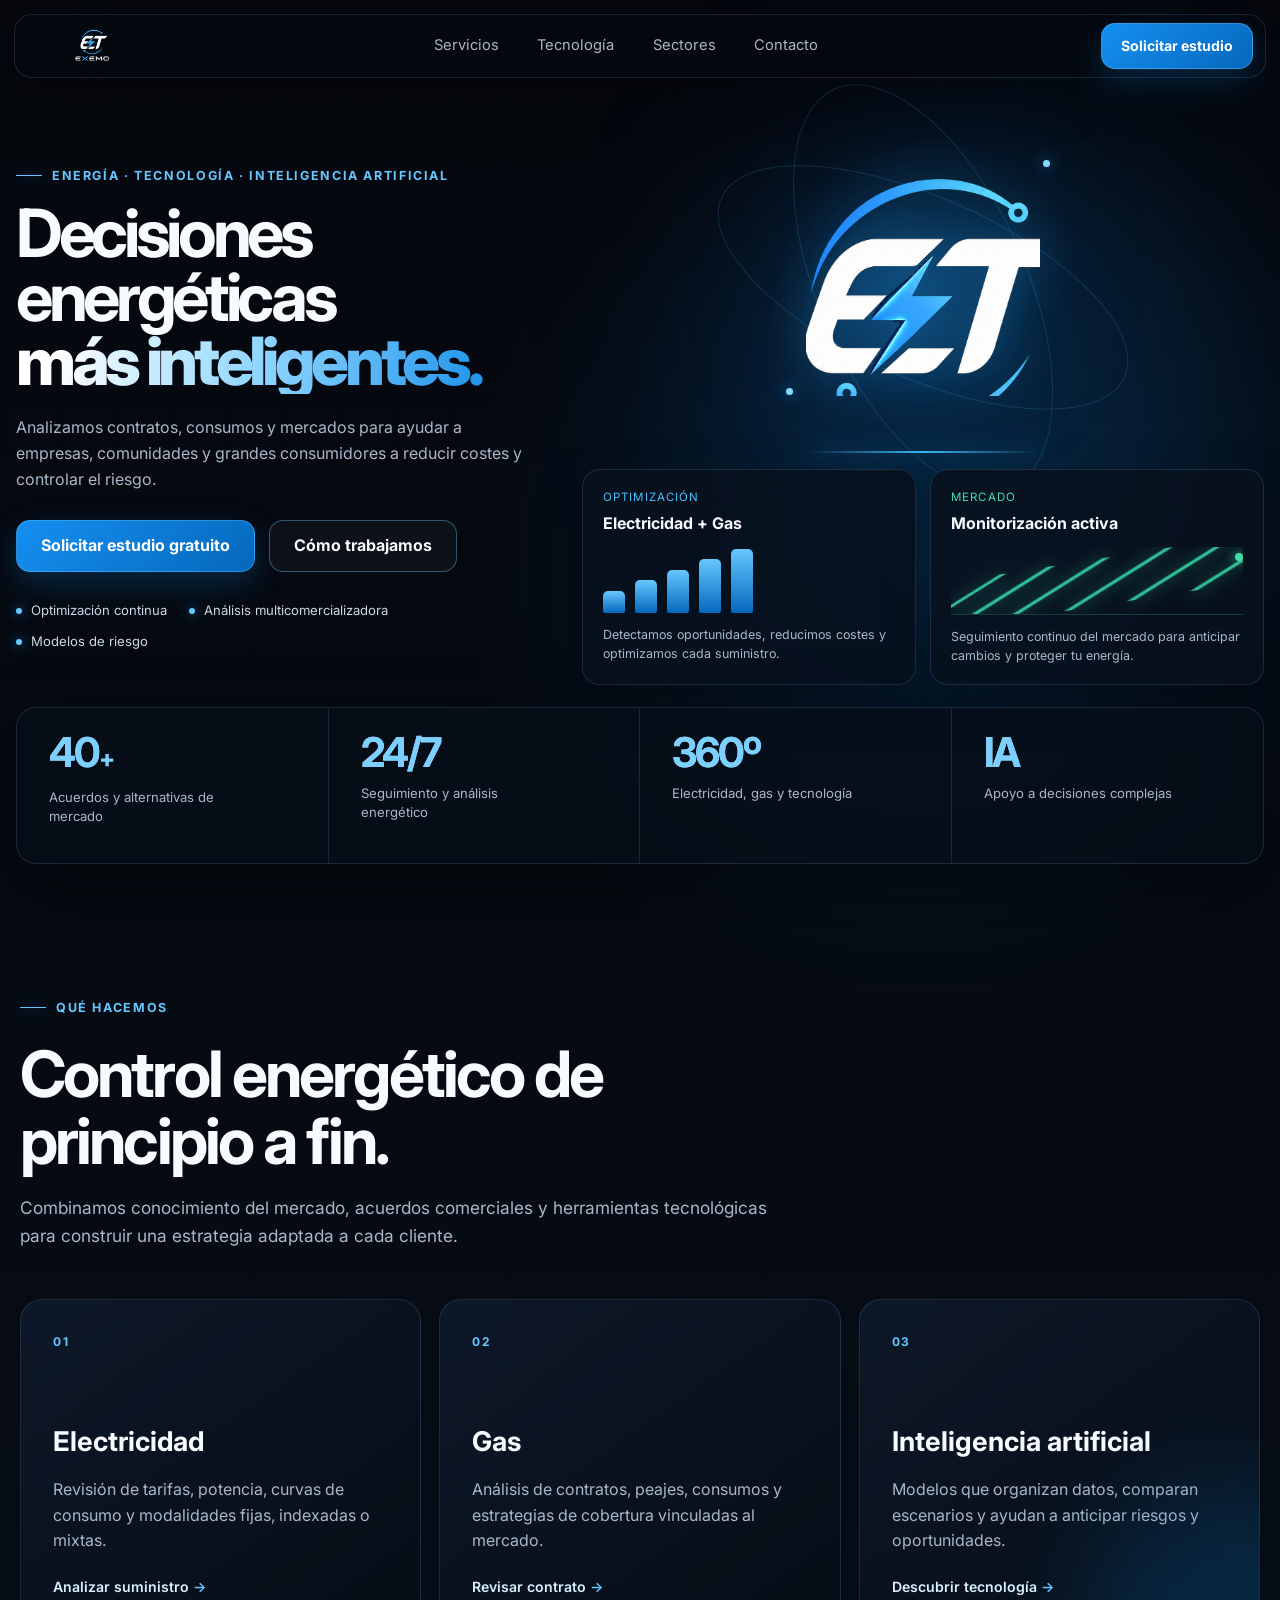
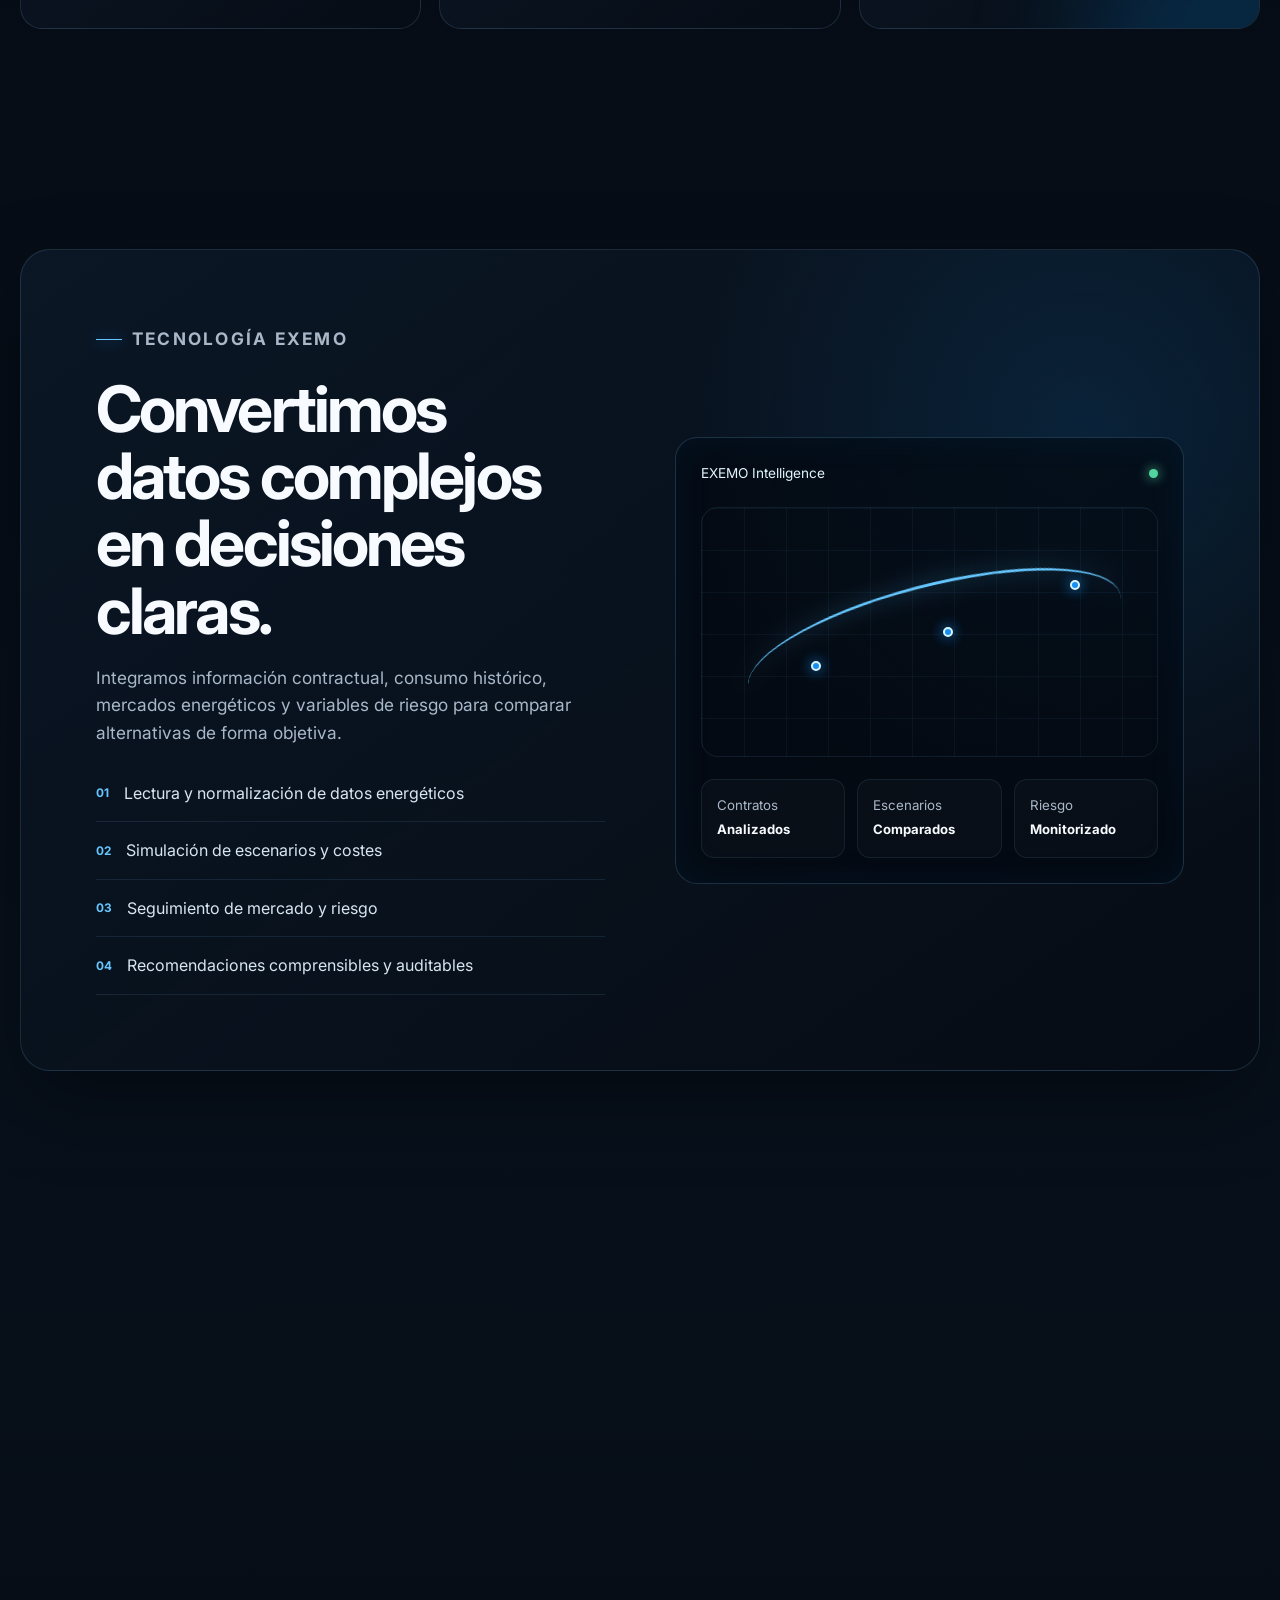
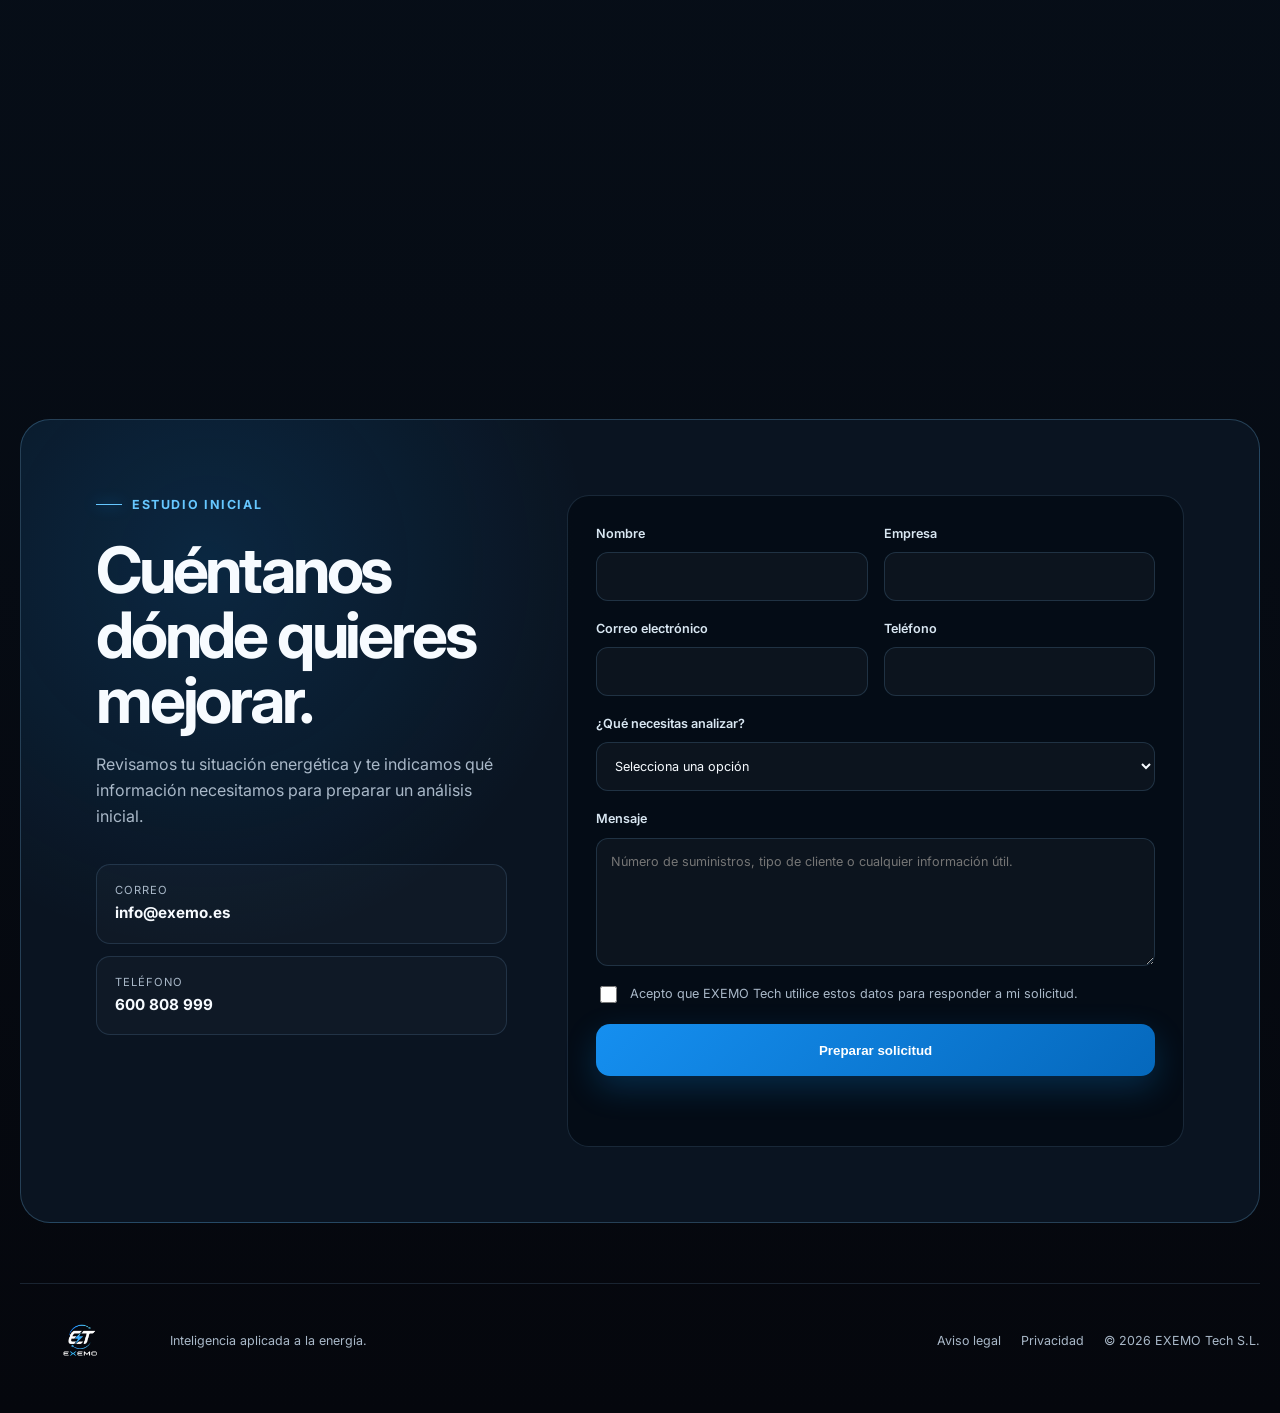
==== commit e26ff3ac: "Publicar web EXEMO v7 responsive" ====
--- a/index.html
+++ b/index.html
@@ -11,7 +11,7 @@
   <link rel="preconnect" href="https://fonts.googleapis.com">
   <link rel="preconnect" href="https://fonts.gstatic.com" crossorigin>
   <link href="https://fonts.googleapis.com/css2?family=Inter:wght@400;500;600;700;800&display=swap" rel="stylesheet">
-  <link rel="stylesheet" href="css/style.css">
+  <link rel="stylesheet" href="css/style.css?v=7">
 </head>
 
 <body>
@@ -67,28 +67,36 @@
       </div>
 
       <div class="hero-visual reveal" aria-label="Panel conceptual de inteligencia energética">
-        <div class="orbital-card">
-          <div class="orbital-ring ring-one"></div>
-          <div class="orbital-ring ring-two"></div>
-          <img class="hero-symbol" src="assets/exemo-symbol.png" alt="" aria-hidden="true">
-        </div>
-
-        <div class="data-card data-card-top">
-          <span class="data-label">Mercado</span>
-          <strong>Monitorización activa</strong>
-          <span class="data-status"><i></i> Actualizado</span>
-        </div>
-
-        <div class="data-card data-card-bottom">
-          <span class="data-label">Optimización</span>
-          <strong>Electricidad + Gas</strong>
-          <div class="mini-bars" aria-hidden="true">
-            <span style="--height: 42%"></span>
-            <span style="--height: 68%"></span>
-            <span style="--height: 52%"></span>
-            <span style="--height: 86%"></span>
-            <span style="--height: 72%"></span>
-          </div>
+        <div class="orbital-stage">
+          <div class="orbital-card">
+            <div class="orbital-ring ring-one"></div>
+            <div class="orbital-ring ring-two"></div>
+            <div class="orbit-spark spark-one"></div>
+            <div class="orbit-spark spark-two"></div>
+            <img class="hero-symbol" src="assets/exemo-symbol.png" alt="" aria-hidden="true">
+          </div>
+        </div>
+
+        <div class="hero-data-grid">
+          <article class="data-card data-card-optimization">
+            <span class="data-label">Optimización</span>
+            <strong>Electricidad + Gas</strong>
+            <div class="mini-bars" aria-hidden="true">
+              <span style="--height: 34%"></span>
+              <span style="--height: 52%"></span>
+              <span style="--height: 68%"></span>
+              <span style="--height: 84%"></span>
+              <span style="--height: 100%"></span>
+            </div>
+            <p>Detectamos oportunidades, reducimos costes y optimizamos cada suministro.</p>
+          </article>
+
+          <article class="data-card data-card-market">
+            <span class="data-label">Mercado</span>
+            <strong>Monitorización activa</strong>
+            <div class="market-chart" aria-hidden="true"><span></span></div>
+            <p>Seguimiento continuo del mercado para anticipar cambios y proteger tu energía.</p>
+          </article>
         </div>
       </div>
     
@@ -283,6 +291,6 @@
     </div>
   </footer>
 
-  <script src="js/script.js"></script>
+  <script src="js/script.js?v=7"></script>
 </body>
 </html>
--- a/css/style.css
+++ b/css/style.css
@@ -1174,3 +1174,233 @@
     padding: 21px 16px;
   }
 }
+
+/* ===== EXEMO v7 — portada compacta y responsive ===== */
+:root {
+  --max-width: 1420px;
+}
+
+.site-header {
+  top: 14px;
+  width: min(calc(100% - 28px), var(--max-width));
+  min-height: 64px;
+  padding: 8px 12px 8px 18px;
+}
+
+.brand img { width: 118px; max-height: 44px; }
+.main-nav { gap: clamp(22px, 3vw, 42px); }
+
+.hero {
+  grid-template-columns: minmax(0, .86fr) minmax(520px, 1.14fr);
+  align-items: start;
+  gap: clamp(32px, 4vw, 72px);
+  width: min(calc(100% - 32px), var(--max-width));
+  min-height: auto;
+  padding: 112px 0 22px;
+}
+
+.hero-copy { padding-top: clamp(38px, 6vh, 74px); }
+.hero .eyebrow { margin-bottom: 16px; }
+
+h1 {
+  max-width: 690px;
+  margin-bottom: 20px;
+  font-size: clamp(3.15rem, 5.2vw, 5.35rem);
+  line-height: .96;
+}
+
+.hero-description {
+  max-width: 600px;
+  font-size: clamp(1rem, 1.25vw, 1.16rem);
+  line-height: 1.65;
+}
+
+.hero-actions { margin-top: 27px; }
+.trust-strip { margin-top: 28px; gap: 10px 22px; }
+
+.hero-visual {
+  display: grid;
+  grid-template-rows: auto auto;
+  gap: 14px;
+  min-height: 0;
+  padding-top: 8px;
+}
+
+.orbital-stage {
+  position: relative;
+  display: grid;
+  place-items: center;
+  min-height: 330px;
+}
+
+.orbital-stage::after {
+  content: "";
+  position: absolute;
+  left: 15%; right: 15%; bottom: 2px;
+  height: 2px;
+  background: linear-gradient(90deg, transparent, rgba(65,191,255,.95), transparent);
+  box-shadow: 0 0 24px rgba(26,151,240,.85);
+}
+
+.orbital-card {
+  width: min(335px, 52vw);
+  border: 0;
+  background: radial-gradient(circle, rgba(28,152,238,.12), transparent 64%);
+  box-shadow: none;
+  perspective: 1000px;
+}
+
+.orbital-card img {
+  width: 69%;
+  transform-style: preserve-3d;
+  animation: exemoLogoIntro 2.8s cubic-bezier(.2,.7,.2,1) both;
+  filter: drop-shadow(0 0 26px rgba(48,174,255,.35));
+}
+
+.orbital-ring { opacity: .8; }
+.ring-one { width: 132%; height: 54%; }
+.ring-two { width: 62%; height: 130%; }
+
+.orbit-spark {
+  position: absolute;
+  z-index: 3;
+  width: 7px;
+  height: 7px;
+  border-radius: 50%;
+  background: #85dbff;
+  box-shadow: 0 0 15px #168fe9;
+}
+.spark-one { top: 12%; right: 12%; }
+.spark-two { bottom: 18%; left: 9%; }
+
+.hero-data-grid {
+  display: grid;
+  grid-template-columns: repeat(2, minmax(0, 1fr));
+  gap: 14px;
+  width: 100%;
+}
+
+.data-card {
+  position: relative;
+  inset: auto;
+  width: auto;
+  min-height: 186px;
+  padding: 18px 20px;
+  border-radius: 18px;
+  box-shadow: 0 20px 50px rgba(0,0,0,.25);
+}
+
+.data-card p {
+  margin: 12px 0 0;
+  color: var(--text-secondary);
+  font-size: .78rem;
+  line-height: 1.55;
+}
+
+.data-card-optimization .data-label { color: #49bfff; }
+.data-card-market .data-label { color: #42dda8; }
+.data-card strong { font-size: 1rem; }
+.mini-bars { height: 64px; margin-top: 12px; gap: 10px; }
+.mini-bars span { width: clamp(14px, 2vw, 22px); }
+
+.market-chart {
+  position: relative;
+  height: 68px;
+  margin-top: 10px;
+  overflow: hidden;
+  border-bottom: 1px solid rgba(84,225,177,.2);
+}
+.market-chart::before {
+  content: "";
+  position: absolute;
+  inset: 12px 0 8px;
+  background: linear-gradient(155deg, transparent 0 12%, rgba(57,224,172,.85) 12.8% 13.8%, transparent 14.5% 24%, rgba(57,224,172,.85) 25% 26%, transparent 27% 38%, rgba(57,224,172,.85) 39% 40%, transparent 41% 54%, rgba(57,224,172,.85) 55% 56%, transparent 57% 70%, rgba(57,224,172,.85) 71% 72%, transparent 73% 86%, rgba(57,224,172,.85) 87% 88%, transparent 89%);
+  transform: skewY(-9deg);
+  filter: drop-shadow(0 0 8px rgba(57,224,172,.65));
+}
+.market-chart span {
+  position: absolute;
+  right: 0;
+  top: 6px;
+  width: 8px;
+  height: 8px;
+  border-radius: 50%;
+  background: #42dda8;
+  box-shadow: 0 0 12px #42dda8;
+}
+
+.proof-strip {
+  width: min(calc(100% - 32px), var(--max-width));
+  margin: 0 auto 24px;
+  display: grid;
+  grid-template-columns: repeat(4, minmax(0,1fr));
+  border: 1px solid var(--border);
+  border-radius: 20px;
+  overflow: hidden;
+  background: rgba(7,15,25,.78);
+}
+.proof-item {
+  min-width: 0;
+  padding: 24px clamp(20px, 2.5vw, 34px);
+  border-right: 1px solid var(--border);
+}
+.proof-item:last-child { border-right: 0; }
+.proof-item strong { font-size: clamp(2rem, 3.2vw, 3.1rem); line-height: 1; color: #7bd0ff; }
+.proof-item > span { color: #7bd0ff; font-size: 1.5rem; font-weight: 800; }
+.proof-item p { margin: 10px 0 0; color: var(--text-secondary); font-size: .82rem; line-height: 1.45; }
+
+@keyframes exemoLogoIntro {
+  0% { opacity: 0; transform: scale(.76) rotateY(-235deg) rotateZ(-7deg); }
+  42% { opacity: 1; transform: scale(1.04) rotateY(-70deg) rotateZ(2deg); }
+  72% { transform: scale(.98) rotateY(10deg) rotateZ(-1deg); }
+  88% { transform: scale(1.015) rotateY(-3deg); }
+  100% { opacity: 1; transform: scale(1) rotateY(0) rotateZ(0); }
+}
+
+@media (prefers-reduced-motion: reduce) {
+  .orbital-card img { animation: none; }
+}
+
+@media (max-width: 1180px) {
+  .hero {
+    grid-template-columns: minmax(0, .95fr) minmax(460px, 1.05fr);
+    gap: 30px;
+  }
+  h1 { font-size: clamp(3rem, 5.6vw, 4.65rem); }
+  .orbital-stage { min-height: 300px; }
+  .orbital-card { width: min(300px, 48vw); }
+  .proof-strip { grid-template-columns: repeat(2, minmax(0,1fr)); }
+  .proof-item:nth-child(2) { border-right: 0; }
+  .proof-item:nth-child(-n+2) { border-bottom: 1px solid var(--border); }
+}
+
+@media (max-width: 980px) {
+  .hero {
+    grid-template-columns: 1fr;
+    padding-top: 132px;
+  }
+  .hero-copy { padding-top: 0; text-align: center; }
+  .hero-visual { width: min(760px, 100%); margin: 0 auto; }
+  .orbital-stage { min-height: 320px; }
+  .orbital-card { width: min(320px, 65vw); }
+  .hero-data-grid { max-width: 760px; }
+}
+
+@media (max-width: 680px) {
+  .site-header { width: calc(100% - 20px); top: 10px; }
+  .brand img { width: 92px; }
+  .header-cta { display: none; }
+  .hero { width: calc(100% - 24px); padding-top: 112px; }
+  h1 { font-size: clamp(2.65rem, 13vw, 4rem); }
+  .hero-description { font-size: 1rem; }
+  .hero-actions { display: grid; grid-template-columns: 1fr; }
+  .button { width: 100%; }
+  .trust-strip { gap: 9px 14px; font-size: .75rem; }
+  .orbital-stage { min-height: 265px; }
+  .orbital-card { width: min(255px, 76vw); }
+  .hero-data-grid { grid-template-columns: 1fr; }
+  .data-card { min-height: 164px; }
+  .proof-strip { grid-template-columns: 1fr; }
+  .proof-item { border-right: 0; border-bottom: 1px solid var(--border); }
+  .proof-item:last-child { border-bottom: 0; }
+}
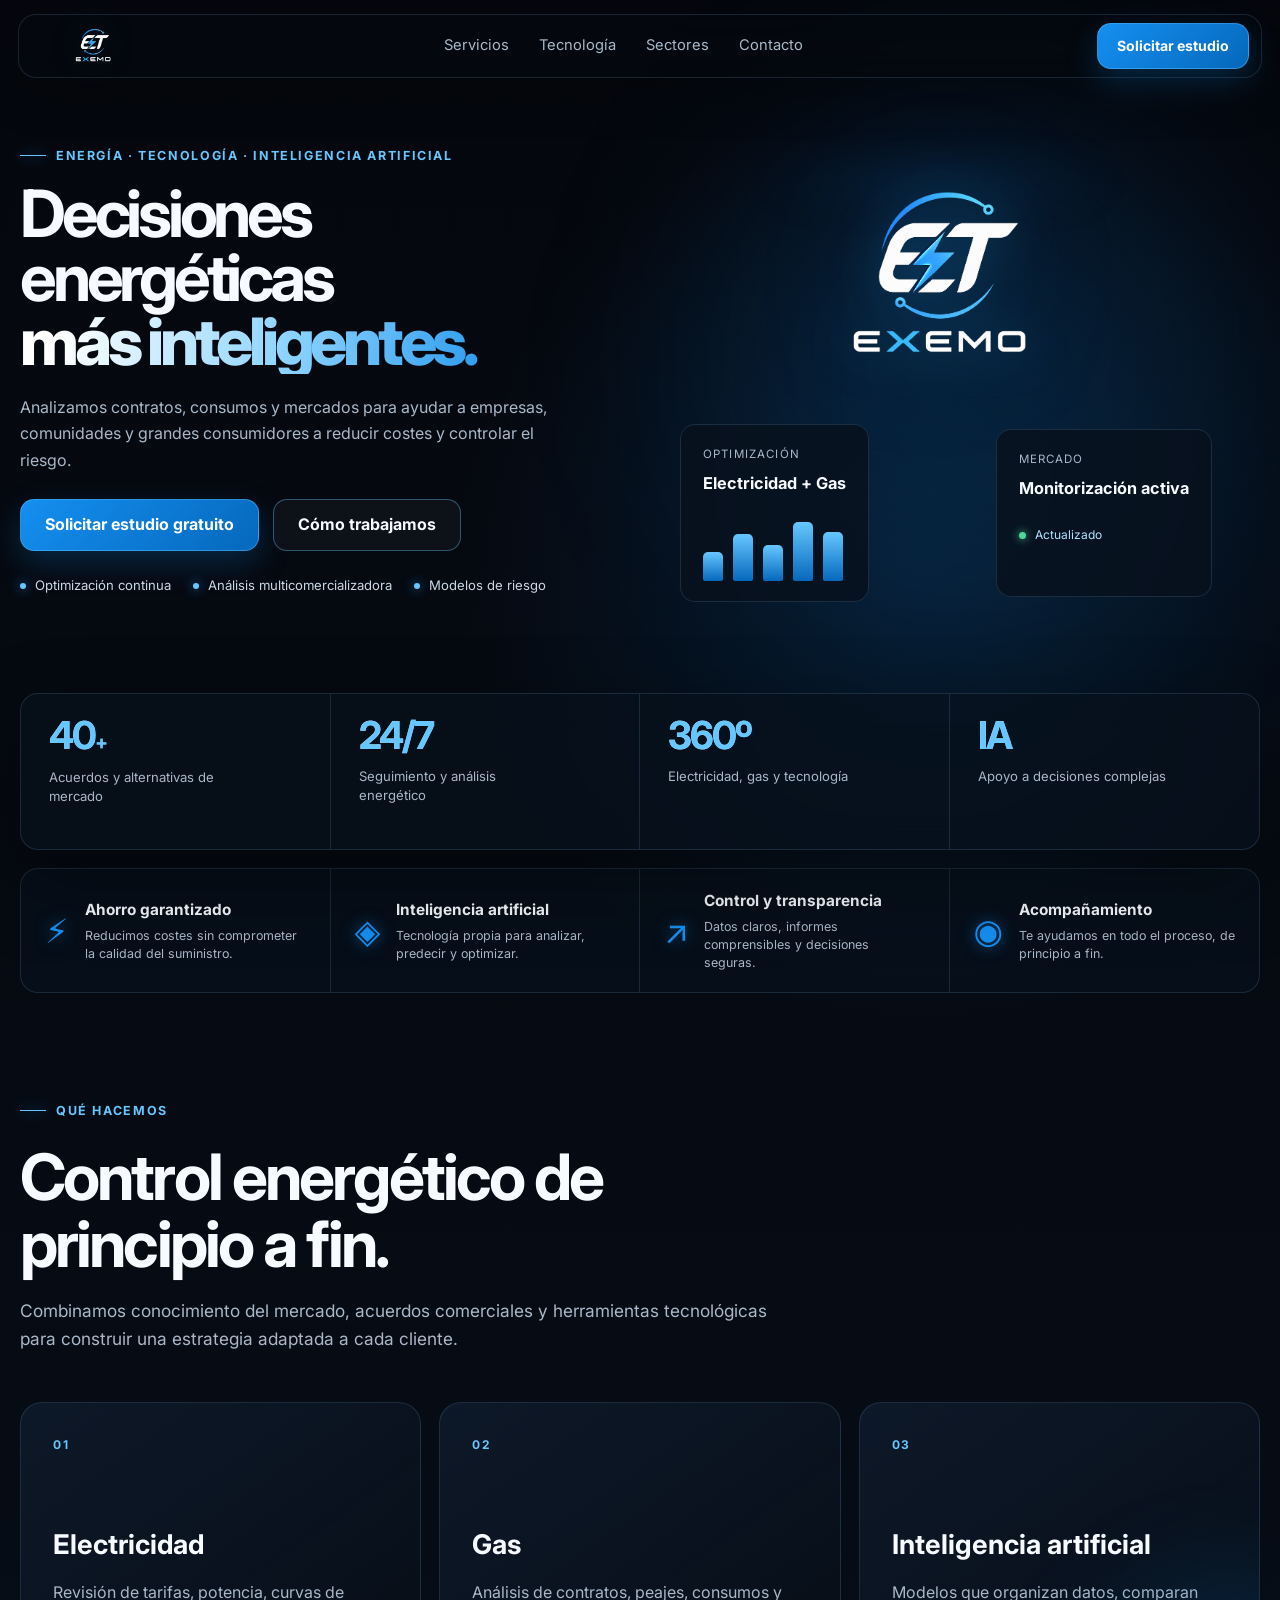
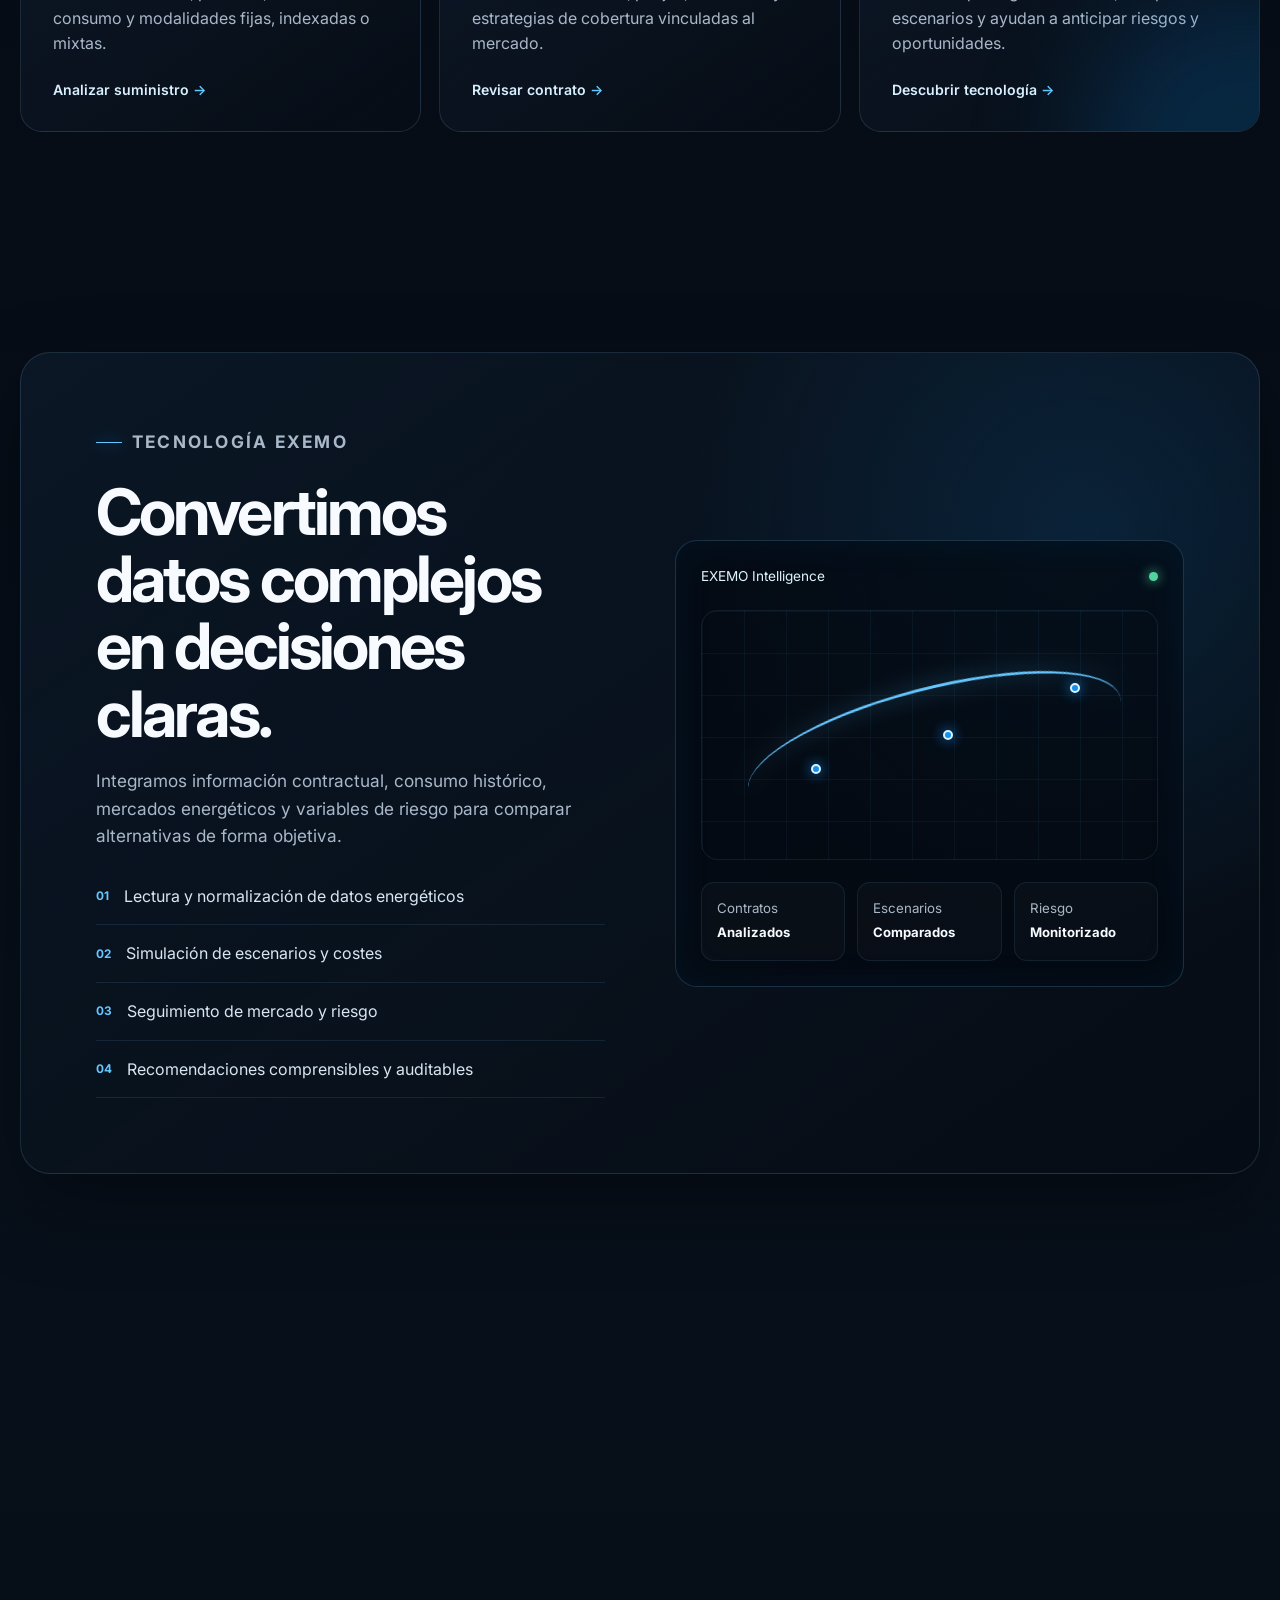
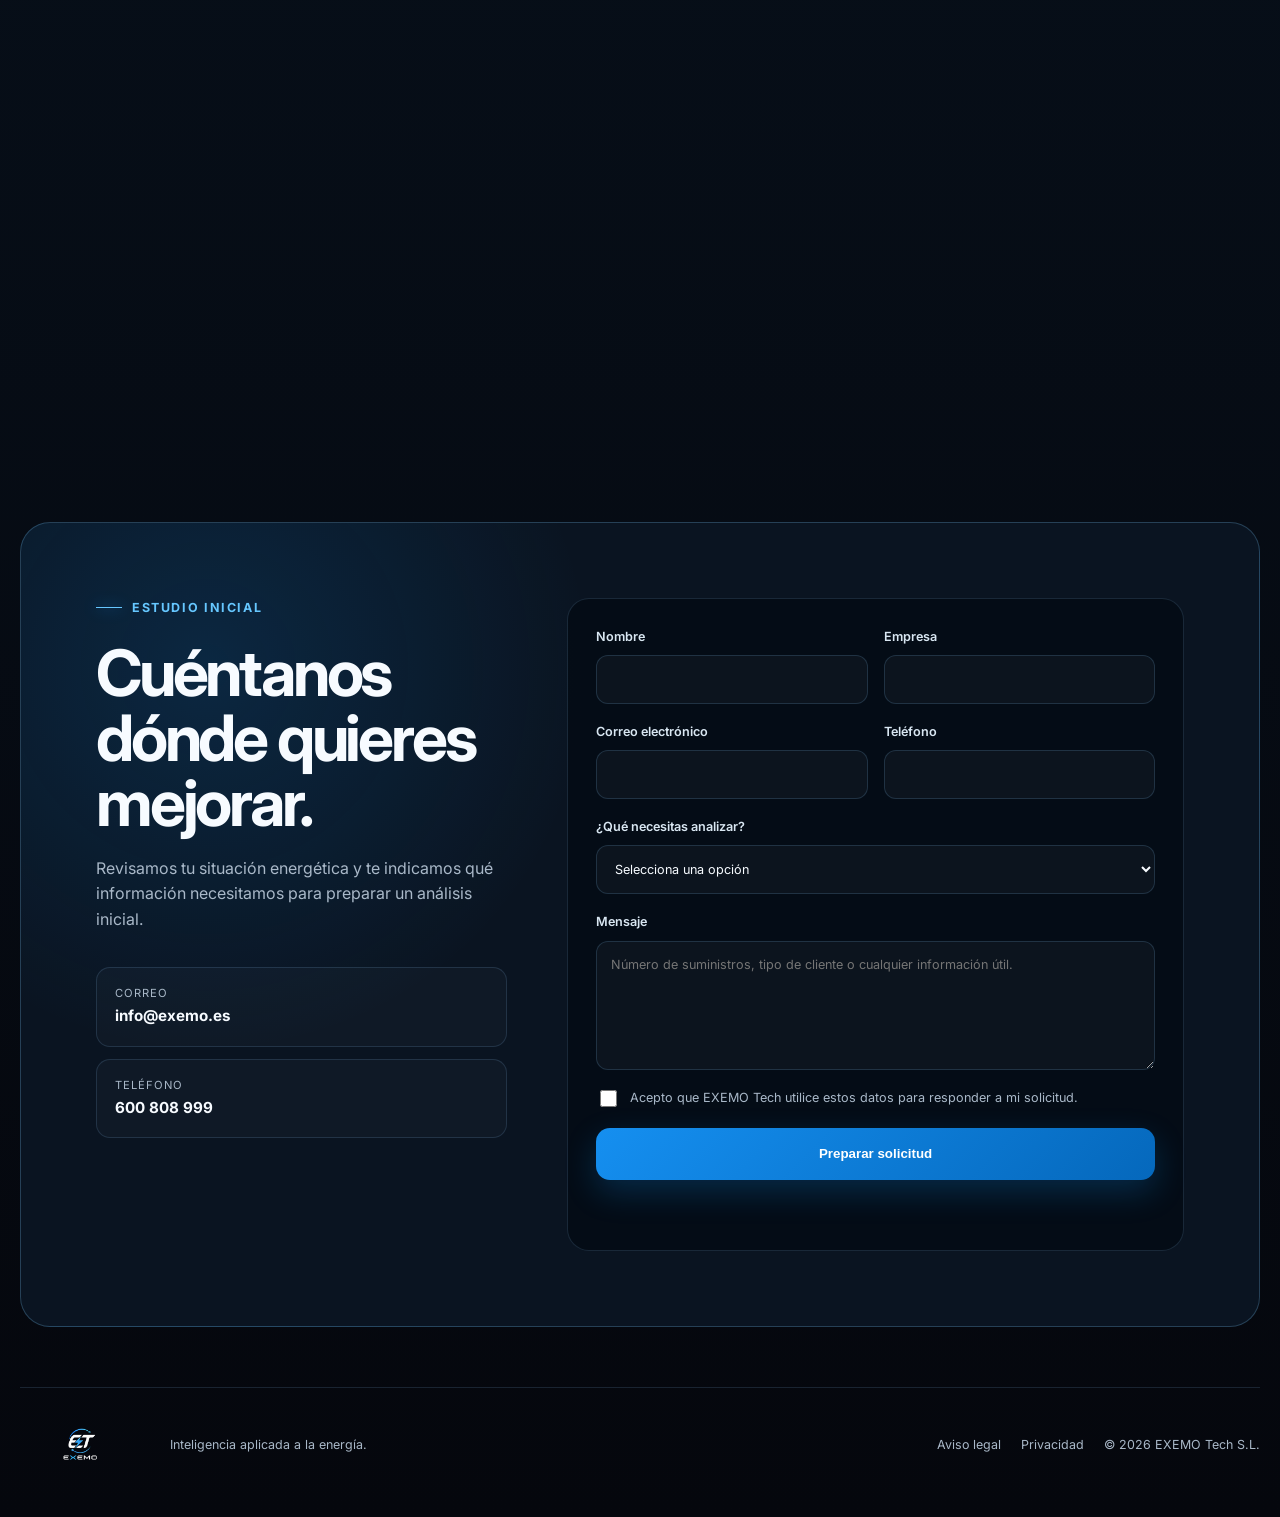
==== commit f0db86c8: "EXEMO Web V8" ====
--- a/index.html
+++ b/index.html
@@ -11,7 +11,7 @@
   <link rel="preconnect" href="https://fonts.googleapis.com">
   <link rel="preconnect" href="https://fonts.gstatic.com" crossorigin>
   <link href="https://fonts.googleapis.com/css2?family=Inter:wght@400;500;600;700;800&display=swap" rel="stylesheet">
-  <link rel="stylesheet" href="css/style.css?v=7">
+  <link rel="stylesheet" href="css/style.css?v=8">
 </head>
 
 <body>
@@ -67,36 +67,28 @@
       </div>
 
       <div class="hero-visual reveal" aria-label="Panel conceptual de inteligencia energética">
-        <div class="orbital-stage">
-          <div class="orbital-card">
-            <div class="orbital-ring ring-one"></div>
-            <div class="orbital-ring ring-two"></div>
-            <div class="orbit-spark spark-one"></div>
-            <div class="orbit-spark spark-two"></div>
-            <img class="hero-symbol" src="assets/exemo-symbol.png" alt="" aria-hidden="true">
-          </div>
-        </div>
-
-        <div class="hero-data-grid">
-          <article class="data-card data-card-optimization">
-            <span class="data-label">Optimización</span>
-            <strong>Electricidad + Gas</strong>
-            <div class="mini-bars" aria-hidden="true">
-              <span style="--height: 34%"></span>
-              <span style="--height: 52%"></span>
-              <span style="--height: 68%"></span>
-              <span style="--height: 84%"></span>
-              <span style="--height: 100%"></span>
-            </div>
-            <p>Detectamos oportunidades, reducimos costes y optimizamos cada suministro.</p>
-          </article>
-
-          <article class="data-card data-card-market">
-            <span class="data-label">Mercado</span>
-            <strong>Monitorización activa</strong>
-            <div class="market-chart" aria-hidden="true"><span></span></div>
-            <p>Seguimiento continuo del mercado para anticipar cambios y proteger tu energía.</p>
-          </article>
+        <div class="orbital-card">
+          <div class="orbital-ring ring-one"></div>
+          <div class="orbital-ring ring-two"></div>
+          <img class="hero-symbol" src="assets/logo-dark-transparent.png" alt="" aria-hidden="true">
+        </div>
+
+        <div class="data-card data-card-top">
+          <span class="data-label">Mercado</span>
+          <strong>Monitorización activa</strong>
+          <span class="data-status"><i></i> Actualizado</span>
+        </div>
+
+        <div class="data-card data-card-bottom">
+          <span class="data-label">Optimización</span>
+          <strong>Electricidad + Gas</strong>
+          <div class="mini-bars" aria-hidden="true">
+            <span style="--height: 42%"></span>
+            <span style="--height: 68%"></span>
+            <span style="--height: 52%"></span>
+            <span style="--height: 86%"></span>
+            <span style="--height: 72%"></span>
+          </div>
         </div>
       </div>
     
@@ -119,6 +111,14 @@
         <strong>IA</strong>
         <p>Apoyo a decisiones complejas</p>
       </div>
+    </section>
+
+
+    <section class="benefit-strip" aria-label="Ventajas de EXEMO Tech">
+      <article><span class="benefit-icon">⚡</span><div><strong>Ahorro garantizado</strong><p>Reducimos costes sin comprometer la calidad del suministro.</p></div></article>
+      <article><span class="benefit-icon">◈</span><div><strong>Inteligencia artificial</strong><p>Tecnología propia para analizar, predecir y optimizar.</p></div></article>
+      <article><span class="benefit-icon">↗</span><div><strong>Control y transparencia</strong><p>Datos claros, informes comprensibles y decisiones seguras.</p></div></article>
+      <article><span class="benefit-icon">◉</span><div><strong>Acompañamiento</strong><p>Te ayudamos en todo el proceso, de principio a fin.</p></div></article>
     </section>
 
     <section id="servicios" class="section">
@@ -291,6 +291,6 @@
     </div>
   </footer>
 
-  <script src="js/script.js?v=7"></script>
+  <script src="js/script.js"></script>
 </body>
 </html>
--- a/css/style.css
+++ b/css/style.css
@@ -1175,232 +1175,182 @@
   }
 }
 
-/* ===== EXEMO v7 — portada compacta y responsive ===== */
-:root {
-  --max-width: 1420px;
-}
+/* ==========================
+   EXEMO Tech V8 overrides
+   Portada compacta, logo fijo y responsive
+   ========================== */
+:root { --max-width: 1360px; }
 
 .site-header {
   top: 14px;
-  width: min(calc(100% - 28px), var(--max-width));
   min-height: 64px;
   padding: 8px 12px 8px 18px;
 }
-
-.brand img { width: 118px; max-height: 44px; }
-.main-nav { gap: clamp(22px, 3vw, 42px); }
+.brand img { width: 112px; max-height: 46px; }
 
 .hero {
-  grid-template-columns: minmax(0, .86fr) minmax(520px, 1.14fr);
+  grid-template-columns: minmax(0, .92fr) minmax(520px, 1.08fr);
+  gap: clamp(32px, 4vw, 68px);
+  min-height: auto;
+  padding: 118px 0 22px;
   align-items: start;
-  gap: clamp(32px, 4vw, 72px);
-  width: min(calc(100% - 32px), var(--max-width));
-  min-height: auto;
-  padding: 112px 0 22px;
-}
-
-.hero-copy { padding-top: clamp(38px, 6vh, 74px); }
+}
+
+.hero-copy { padding-top: 28px; }
 .hero .eyebrow { margin-bottom: 16px; }
-
-h1 {
-  max-width: 690px;
+.hero h1 {
+  max-width: 640px;
   margin-bottom: 20px;
-  font-size: clamp(3.15rem, 5.2vw, 5.35rem);
-  line-height: .96;
-}
-
+  font-size: clamp(3.15rem, 5.1vw, 5.5rem);
+  line-height: .98;
+}
 .hero-description {
-  max-width: 600px;
-  font-size: clamp(1rem, 1.25vw, 1.16rem);
+  max-width: 610px;
+  font-size: clamp(1rem, 1.25vw, 1.15rem);
   line-height: 1.65;
 }
-
-.hero-actions { margin-top: 27px; }
-.trust-strip { margin-top: 28px; gap: 10px 22px; }
+.hero-actions { margin-top: 26px; }
+.trust-strip { margin-top: 24px; gap: 10px 22px; }
 
 .hero-visual {
-  display: grid;
-  grid-template-rows: auto auto;
-  gap: 14px;
-  min-height: 0;
+  min-height: 545px;
+  display: grid;
+  grid-template-columns: repeat(2, minmax(0, 1fr));
+  grid-template-rows: 282px auto;
+  gap: 16px;
+  align-content: start;
   padding-top: 8px;
 }
-
-.orbital-stage {
-  position: relative;
-  display: grid;
-  place-items: center;
-  min-height: 330px;
-}
-
-.orbital-stage::after {
+.orbital-card {
+  grid-column: 1 / -1;
+  width: min(100%, 430px);
+  height: 282px;
+  aspect-ratio: auto;
+  border: 0;
+  border-radius: 0;
+  background: transparent;
+  box-shadow: none;
+  overflow: visible;
+  justify-self: center;
+}
+.orbital-card::after {
   content: "";
   position: absolute;
-  left: 15%; right: 15%; bottom: 2px;
+  left: 12%; right: 12%; bottom: 2px;
   height: 2px;
-  background: linear-gradient(90deg, transparent, rgba(65,191,255,.95), transparent);
-  box-shadow: 0 0 24px rgba(26,151,240,.85);
-}
-
-.orbital-card {
-  width: min(335px, 52vw);
-  border: 0;
-  background: radial-gradient(circle, rgba(28,152,238,.12), transparent 64%);
+  background: linear-gradient(90deg, transparent, rgba(21,143,240,.9), transparent);
+  box-shadow: 0 0 26px rgba(21,143,240,.85);
+}
+.orbital-card img {
+  width: auto;
+  height: 100%;
+  max-width: 100%;
+  object-fit: contain;
+  filter: drop-shadow(0 0 24px rgba(48,174,255,.22));
+  transform: none !important;
+  animation: none !important;
+}
+.orbital-ring { display: none; }
+
+.data-card {
+  position: static;
+  width: auto;
+  min-width: 0;
+  min-height: 168px;
+  padding: 20px 22px;
   box-shadow: none;
-  perspective: 1000px;
-}
-
-.orbital-card img {
-  width: 69%;
-  transform-style: preserve-3d;
-  animation: exemoLogoIntro 2.8s cubic-bezier(.2,.7,.2,1) both;
-  filter: drop-shadow(0 0 26px rgba(48,174,255,.35));
-}
-
-.orbital-ring { opacity: .8; }
-.ring-one { width: 132%; height: 54%; }
-.ring-two { width: 62%; height: 130%; }
-
-.orbit-spark {
-  position: absolute;
-  z-index: 3;
-  width: 7px;
-  height: 7px;
-  border-radius: 50%;
-  background: #85dbff;
-  box-shadow: 0 0 15px #168fe9;
-}
-.spark-one { top: 12%; right: 12%; }
-.spark-two { bottom: 18%; left: 9%; }
-
-.hero-data-grid {
-  display: grid;
-  grid-template-columns: repeat(2, minmax(0, 1fr));
-  gap: 14px;
-  width: 100%;
-}
-
-.data-card {
-  position: relative;
-  inset: auto;
-  width: auto;
-  min-height: 186px;
-  padding: 18px 20px;
+}
+.data-card-top { grid-column: 2; grid-row: 2; }
+.data-card-bottom { grid-column: 1; grid-row: 2; }
+.data-card strong { font-size: 1.02rem; margin: 7px 0 10px; }
+.data-card-top .data-status { display: block; margin-top: 24px; }
+.mini-bars { height: 68px; gap: 10px; margin-top: 16px; }
+.mini-bars span { width: 20px; }
+
+.proof-strip,
+.benefit-strip {
+  width: min(calc(100% - 40px), var(--max-width));
+  margin: 0 auto;
+  display: grid;
+  grid-template-columns: repeat(4, minmax(0, 1fr));
+  border: 1px solid var(--border);
   border-radius: 18px;
-  box-shadow: 0 20px 50px rgba(0,0,0,.25);
-}
-
-.data-card p {
-  margin: 12px 0 0;
-  color: var(--text-secondary);
-  font-size: .78rem;
-  line-height: 1.55;
-}
-
-.data-card-optimization .data-label { color: #49bfff; }
-.data-card-market .data-label { color: #42dda8; }
-.data-card strong { font-size: 1rem; }
-.mini-bars { height: 64px; margin-top: 12px; gap: 10px; }
-.mini-bars span { width: clamp(14px, 2vw, 22px); }
-
-.market-chart {
-  position: relative;
-  height: 68px;
-  margin-top: 10px;
+  background: rgba(8, 17, 29, .72);
   overflow: hidden;
-  border-bottom: 1px solid rgba(84,225,177,.2);
-}
-.market-chart::before {
-  content: "";
-  position: absolute;
-  inset: 12px 0 8px;
-  background: linear-gradient(155deg, transparent 0 12%, rgba(57,224,172,.85) 12.8% 13.8%, transparent 14.5% 24%, rgba(57,224,172,.85) 25% 26%, transparent 27% 38%, rgba(57,224,172,.85) 39% 40%, transparent 41% 54%, rgba(57,224,172,.85) 55% 56%, transparent 57% 70%, rgba(57,224,172,.85) 71% 72%, transparent 73% 86%, rgba(57,224,172,.85) 87% 88%, transparent 89%);
-  transform: skewY(-9deg);
-  filter: drop-shadow(0 0 8px rgba(57,224,172,.65));
-}
-.market-chart span {
-  position: absolute;
-  right: 0;
-  top: 6px;
-  width: 8px;
-  height: 8px;
-  border-radius: 50%;
-  background: #42dda8;
-  box-shadow: 0 0 12px #42dda8;
-}
-
-.proof-strip {
-  width: min(calc(100% - 32px), var(--max-width));
-  margin: 0 auto 24px;
-  display: grid;
-  grid-template-columns: repeat(4, minmax(0,1fr));
-  border: 1px solid var(--border);
-  border-radius: 20px;
-  overflow: hidden;
-  background: rgba(7,15,25,.78);
-}
+}
+.proof-strip { margin-top: 8px; }
 .proof-item {
   min-width: 0;
-  padding: 24px clamp(20px, 2.5vw, 34px);
+  padding: 22px 28px;
   border-right: 1px solid var(--border);
 }
 .proof-item:last-child { border-right: 0; }
-.proof-item strong { font-size: clamp(2rem, 3.2vw, 3.1rem); line-height: 1; color: #7bd0ff; }
-.proof-item > span { color: #7bd0ff; font-size: 1.5rem; font-weight: 800; }
+.proof-item strong { font-size: clamp(2rem, 3vw, 3rem); line-height: 1; color: var(--primary-light); }
+.proof-item span { color: var(--primary-light); font-size: 1.2rem; }
 .proof-item p { margin: 10px 0 0; color: var(--text-secondary); font-size: .82rem; line-height: 1.45; }
 
-@keyframes exemoLogoIntro {
-  0% { opacity: 0; transform: scale(.76) rotateY(-235deg) rotateZ(-7deg); }
-  42% { opacity: 1; transform: scale(1.04) rotateY(-70deg) rotateZ(2deg); }
-  72% { transform: scale(.98) rotateY(10deg) rotateZ(-1deg); }
-  88% { transform: scale(1.015) rotateY(-3deg); }
-  100% { opacity: 1; transform: scale(1) rotateY(0) rotateZ(0); }
-}
-
-@media (prefers-reduced-motion: reduce) {
-  .orbital-card img { animation: none; }
+.benefit-strip { margin-top: 18px; margin-bottom: 18px; }
+.benefit-strip article {
+  display: flex;
+  align-items: center;
+  gap: 16px;
+  min-width: 0;
+  padding: 20px 24px;
+  border-right: 1px solid var(--border);
+}
+.benefit-strip article:last-child { border-right: 0; }
+.benefit-strip strong { display: block; margin-bottom: 4px; font-size: .96rem; }
+.benefit-strip p { margin: 0; color: var(--text-secondary); font-size: .78rem; line-height: 1.45; }
+.benefit-icon { flex: 0 0 auto; color: var(--primary); font-size: 2.1rem; text-shadow: 0 0 16px rgba(21,143,240,.55); }
+
+/* La sección siguiente empieza claramente después del primer pantallazo */
+#servicios { padding-top: 90px; }
+
+@media (min-width: 1450px) and (min-height: 850px) {
+  .hero { padding-top: 124px; }
 }
 
 @media (max-width: 1180px) {
   .hero {
-    grid-template-columns: minmax(0, .95fr) minmax(460px, 1.05fr);
+    grid-template-columns: minmax(0, .95fr) minmax(450px, 1.05fr);
     gap: 30px;
   }
-  h1 { font-size: clamp(3rem, 5.6vw, 4.65rem); }
-  .orbital-stage { min-height: 300px; }
-  .orbital-card { width: min(300px, 48vw); }
-  .proof-strip { grid-template-columns: repeat(2, minmax(0,1fr)); }
-  .proof-item:nth-child(2) { border-right: 0; }
-  .proof-item:nth-child(-n+2) { border-bottom: 1px solid var(--border); }
+  .hero h1 { font-size: clamp(3rem, 5.4vw, 4.6rem); }
+  .hero-visual { min-height: 510px; grid-template-rows: 255px auto; }
+  .orbital-card { height: 255px; }
+  .proof-strip, .benefit-strip { grid-template-columns: repeat(2, minmax(0,1fr)); }
+  .proof-item:nth-child(2), .benefit-strip article:nth-child(2) { border-right: 0; }
+  .proof-item:nth-child(-n+2), .benefit-strip article:nth-child(-n+2) { border-bottom: 1px solid var(--border); }
 }
 
 @media (max-width: 980px) {
   .hero {
     grid-template-columns: 1fr;
     padding-top: 132px;
+    gap: 20px;
   }
   .hero-copy { padding-top: 0; text-align: center; }
-  .hero-visual { width: min(760px, 100%); margin: 0 auto; }
-  .orbital-stage { min-height: 320px; }
-  .orbital-card { width: min(320px, 65vw); }
-  .hero-data-grid { max-width: 760px; }
+  .hero h1 { max-width: 760px; margin-inline: auto; }
+  .hero-visual { min-height: auto; width: min(100%, 760px); margin: 0 auto; }
+  .orbital-card { height: 230px; }
 }
 
 @media (max-width: 680px) {
-  .site-header { width: calc(100% - 20px); top: 10px; }
-  .brand img { width: 92px; }
+  .site-header { width: calc(100% - 20px); top: 10px; min-height: 60px; padding-left: 12px; }
+  .brand img { width: 86px; }
   .header-cta { display: none; }
-  .hero { width: calc(100% - 24px); padding-top: 112px; }
-  h1 { font-size: clamp(2.65rem, 13vw, 4rem); }
+  .hero { width: calc(100% - 24px); padding-top: 106px; }
+  .hero h1 { font-size: clamp(2.55rem, 13vw, 4rem); }
   .hero-description { font-size: 1rem; }
-  .hero-actions { display: grid; grid-template-columns: 1fr; }
-  .button { width: 100%; }
-  .trust-strip { gap: 9px 14px; font-size: .75rem; }
-  .orbital-stage { min-height: 265px; }
-  .orbital-card { width: min(255px, 76vw); }
-  .hero-data-grid { grid-template-columns: 1fr; }
-  .data-card { min-height: 164px; }
-  .proof-strip { grid-template-columns: 1fr; }
-  .proof-item { border-right: 0; border-bottom: 1px solid var(--border); }
-  .proof-item:last-child { border-bottom: 0; }
-}
+  .hero-actions { flex-direction: column; }
+  .hero-actions .button { width: 100%; }
+  .trust-strip { flex-direction: column; align-items: center; }
+  .hero-visual { grid-template-columns: 1fr; grid-template-rows: 210px auto auto; }
+  .orbital-card { grid-column: 1; height: 210px; }
+  .data-card-top, .data-card-bottom { grid-column: 1; }
+  .data-card-bottom { grid-row: 2; }
+  .data-card-top { grid-row: 3; }
+  .proof-strip, .benefit-strip { width: calc(100% - 24px); grid-template-columns: 1fr; }
+  .proof-item, .benefit-strip article { border-right: 0 !important; border-bottom: 1px solid var(--border); }
+  .proof-item:last-child, .benefit-strip article:last-child { border-bottom: 0; }
+}
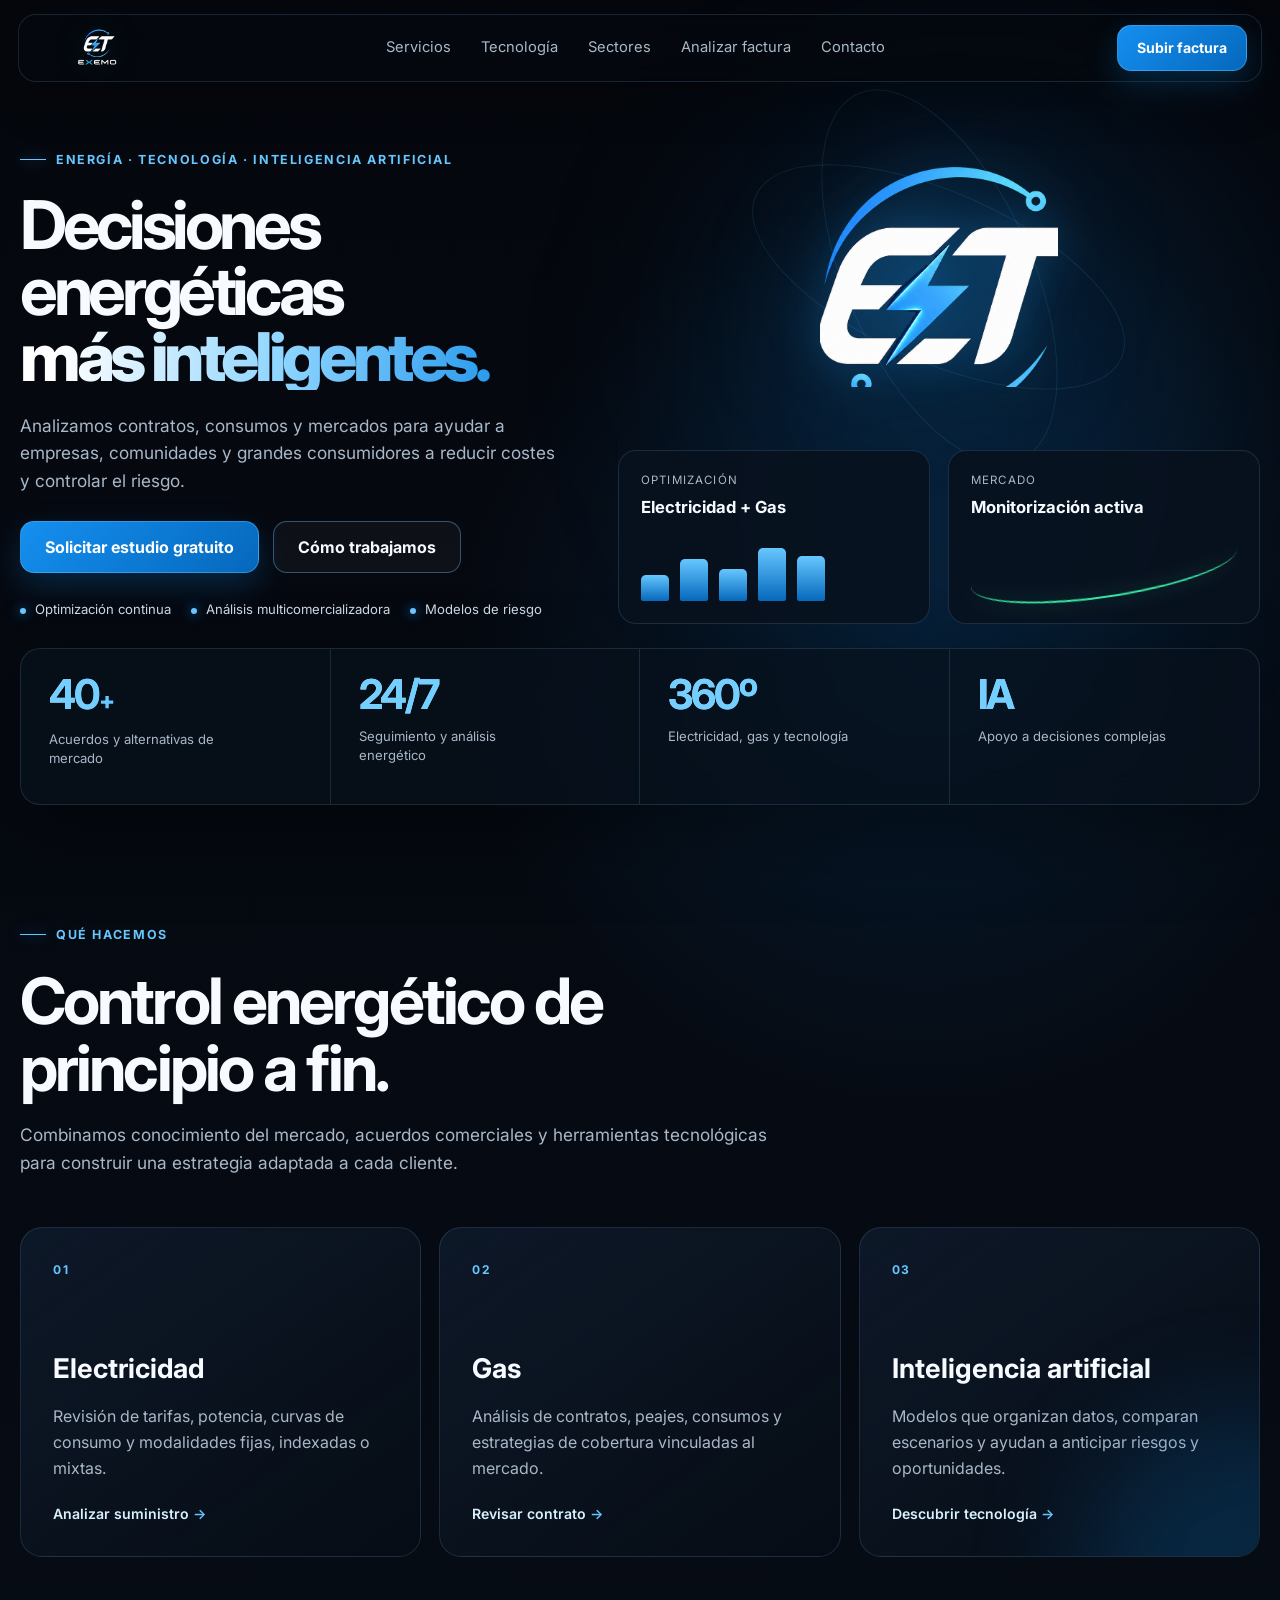
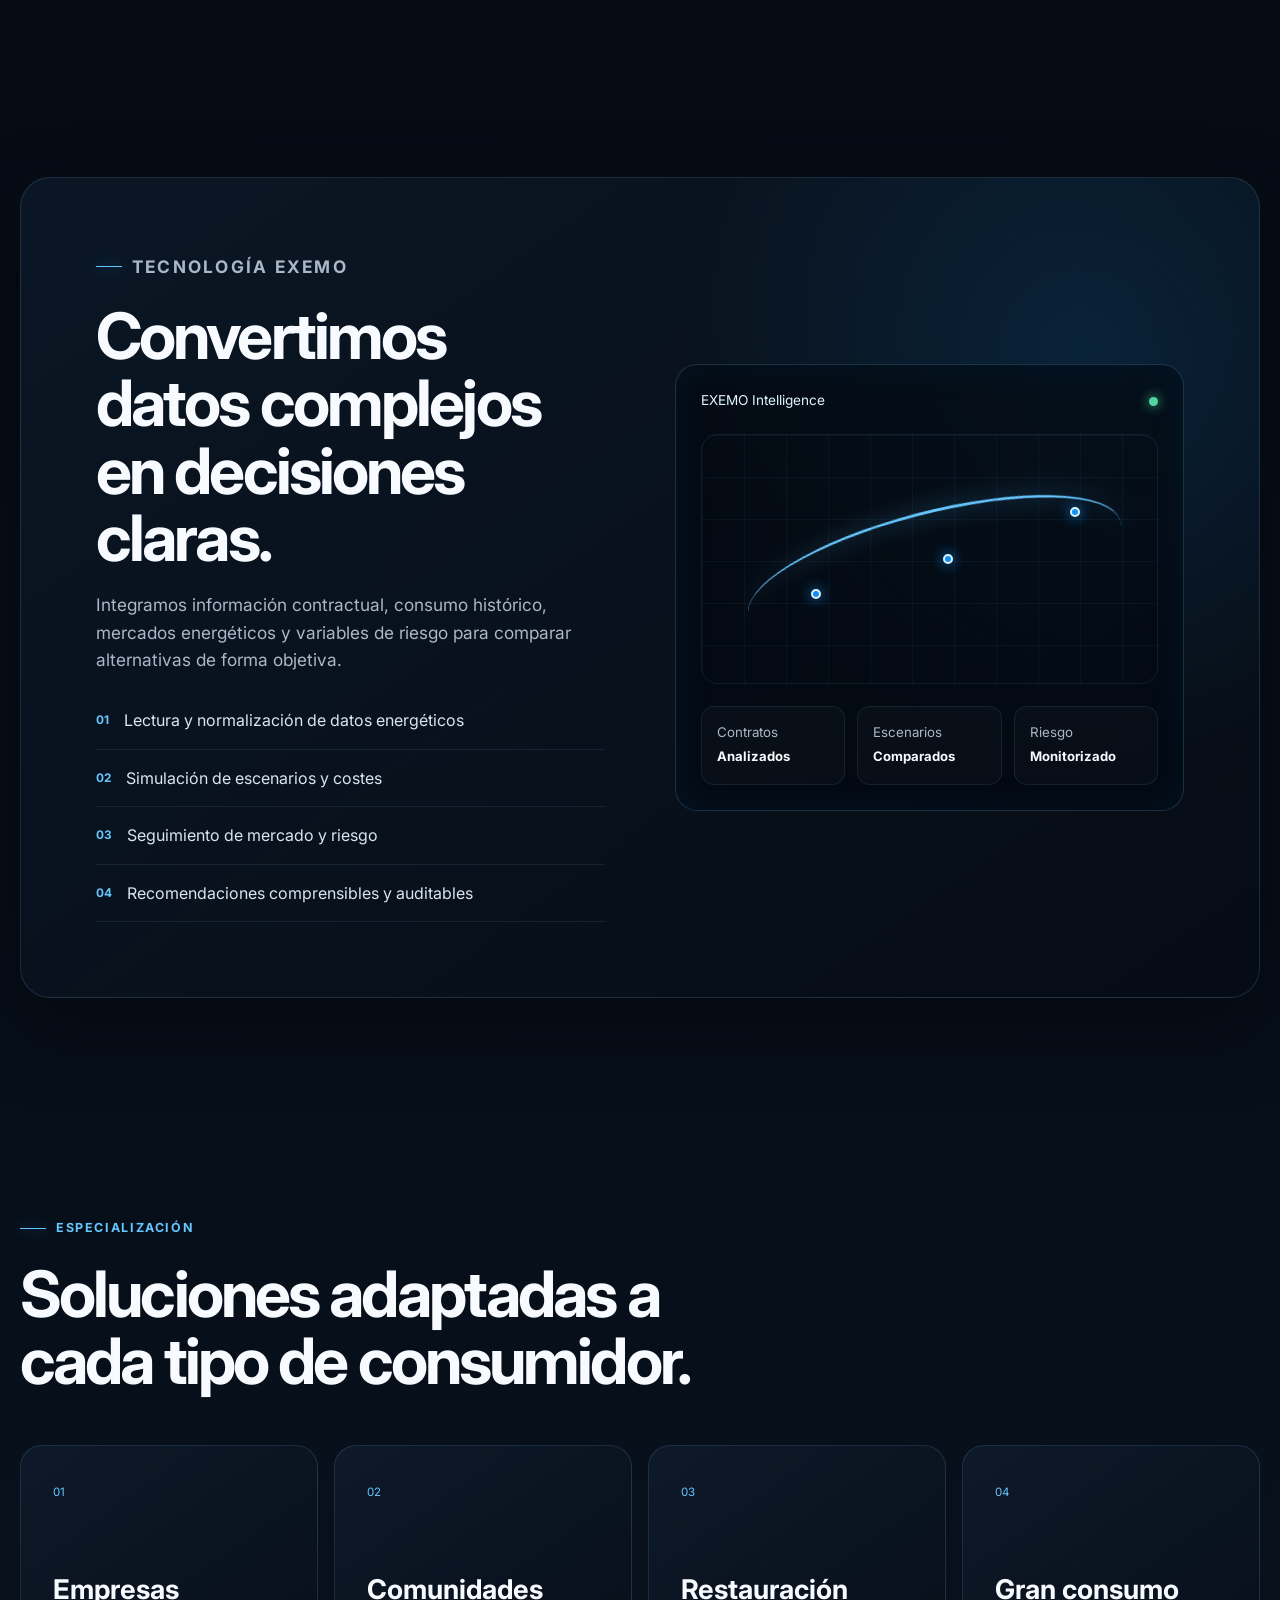
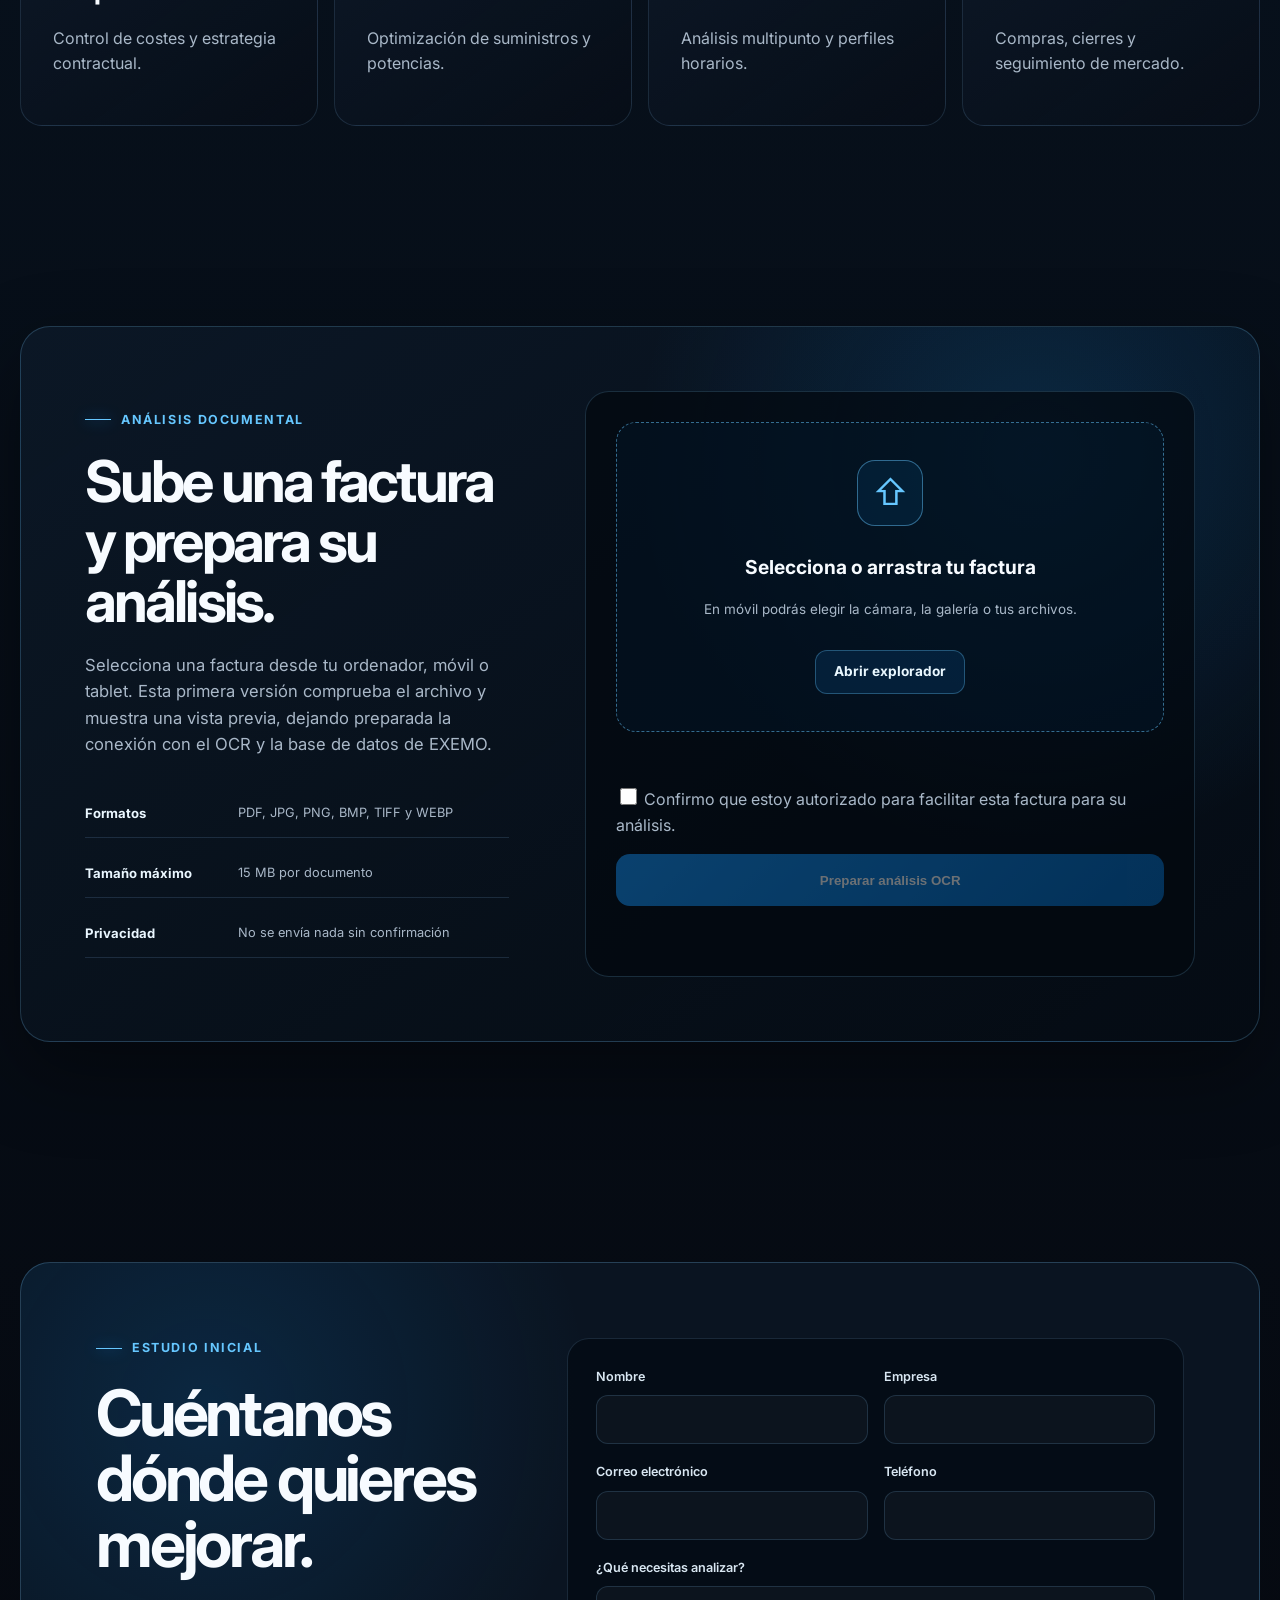
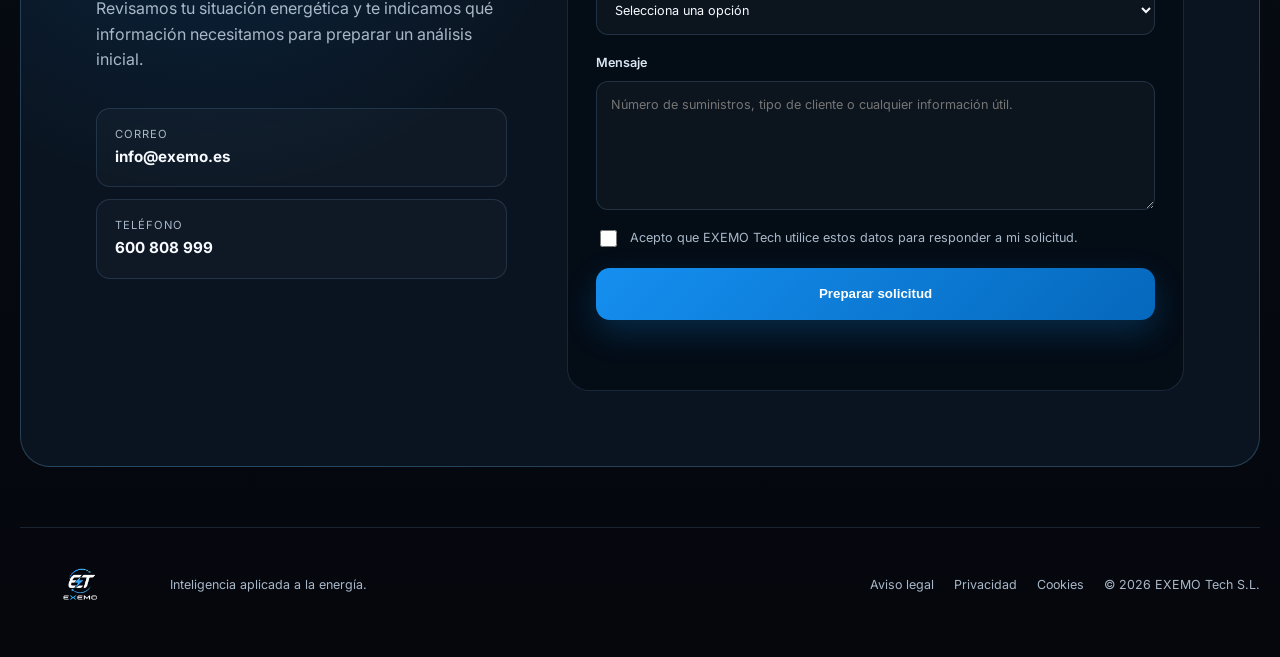
==== commit ab426ed6: "Incorporar páginas legales y enlaces de privacidad" ====
--- a/index.html
+++ b/index.html
@@ -11,7 +11,7 @@
   <link rel="preconnect" href="https://fonts.googleapis.com">
   <link rel="preconnect" href="https://fonts.gstatic.com" crossorigin>
   <link href="https://fonts.googleapis.com/css2?family=Inter:wght@400;500;600;700;800&display=swap" rel="stylesheet">
-  <link rel="stylesheet" href="css/style.css?v=8">
+  <link rel="stylesheet" href="css/style.css?v=9">
 </head>
 
 <body>
@@ -31,10 +31,11 @@
       <a href="#servicios">Servicios</a>
       <a href="#tecnologia">Tecnología</a>
       <a href="#sectores">Sectores</a>
+      <a href="#factura">Analizar factura</a>
       <a href="#contacto">Contacto</a>
     </nav>
 
-    <a class="button button-small header-cta" href="#contacto">Solicitar estudio</a>
+    <a class="button button-small header-cta" href="#factura">Subir factura</a>
   </header>
 
   <main>
@@ -70,7 +71,7 @@
         <div class="orbital-card">
           <div class="orbital-ring ring-one"></div>
           <div class="orbital-ring ring-two"></div>
-          <img class="hero-symbol" src="assets/logo-dark-transparent.png" alt="" aria-hidden="true">
+          <img class="hero-symbol" src="assets/exemo-symbol.png" alt="" aria-hidden="true">
         </div>
 
         <div class="data-card data-card-top">
@@ -113,14 +114,6 @@
       </div>
     </section>
 
-
-    <section class="benefit-strip" aria-label="Ventajas de EXEMO Tech">
-      <article><span class="benefit-icon">⚡</span><div><strong>Ahorro garantizado</strong><p>Reducimos costes sin comprometer la calidad del suministro.</p></div></article>
-      <article><span class="benefit-icon">◈</span><div><strong>Inteligencia artificial</strong><p>Tecnología propia para analizar, predecir y optimizar.</p></div></article>
-      <article><span class="benefit-icon">↗</span><div><strong>Control y transparencia</strong><p>Datos claros, informes comprensibles y decisiones seguras.</p></div></article>
-      <article><span class="benefit-icon">◉</span><div><strong>Acompañamiento</strong><p>Te ayudamos en todo el proceso, de principio a fin.</p></div></article>
-    </section>
-
     <section id="servicios" class="section">
       <div class="section-heading reveal">
         <p class="eyebrow"><span></span> Qué hacemos</p>
@@ -204,6 +197,67 @@
         <article class="sector-card reveal"><span>02</span><h3>Comunidades</h3><p>Optimización de suministros y potencias.</p></article>
         <article class="sector-card reveal"><span>03</span><h3>Restauración</h3><p>Análisis multipunto y perfiles horarios.</p></article>
         <article class="sector-card reveal"><span>04</span><h3>Gran consumo</h3><p>Compras, cierres y seguimiento de mercado.</p></article>
+      </div>
+    </section>
+
+
+    <section id="factura" class="section invoice-section">
+      <div class="invoice-layout">
+        <div class="invoice-copy reveal">
+          <p class="eyebrow"><span></span> Análisis documental</p>
+          <h2>Sube una factura y prepara su análisis.</h2>
+          <p>
+            Selecciona una factura desde tu ordenador, móvil o tablet. Esta primera versión
+            comprueba el archivo y muestra una vista previa, dejando preparada la conexión
+            con el OCR y la base de datos de EXEMO.
+          </p>
+
+          <div class="invoice-features" aria-label="Características del sistema de carga">
+            <div><strong>Formatos</strong><span>PDF, JPG, PNG, BMP, TIFF y WEBP</span></div>
+            <div><strong>Tamaño máximo</strong><span>15 MB por documento</span></div>
+            <div><strong>Privacidad</strong><span>No se envía nada sin confirmación</span></div>
+          </div>
+        </div>
+
+        <div class="invoice-uploader reveal" id="invoice-uploader">
+          <input
+            id="invoice-file"
+            class="sr-only"
+            type="file"
+            accept=".pdf,.jpg,.jpeg,.png,.bmp,.tif,.tiff,.webp,application/pdf,image/jpeg,image/png,image/bmp,image/tiff,image/webp"
+          >
+
+          <label class="drop-zone" id="invoice-drop-zone" for="invoice-file" tabindex="0">
+            <span class="upload-icon" aria-hidden="true">⇧</span>
+            <strong>Selecciona o arrastra tu factura</strong>
+            <span>En móvil podrás elegir la cámara, la galería o tus archivos.</span>
+            <span class="upload-button">Abrir explorador</span>
+          </label>
+
+          <div class="file-feedback" id="file-feedback" aria-live="polite"></div>
+
+          <div class="invoice-preview" id="invoice-preview" hidden>
+            <div class="preview-header">
+              <div>
+                <small>Documento seleccionado</small>
+                <strong id="invoice-file-name"></strong>
+                <span id="invoice-file-meta"></span>
+              </div>
+              <button class="remove-file" id="remove-invoice" type="button" aria-label="Eliminar factura seleccionada">×</button>
+            </div>
+            <div class="preview-frame" id="invoice-preview-frame"></div>
+          </div>
+
+          <label class="consent invoice-consent">
+            <input id="invoice-consent" type="checkbox">
+            <span>Confirmo que estoy autorizado para facilitar esta factura para su análisis.</span>
+          </label>
+
+          <button class="button invoice-process" id="process-invoice" type="button" disabled>
+            Preparar análisis OCR
+          </button>
+          <p class="ocr-status" id="ocr-status" role="status" aria-live="polite"></p>
+        </div>
       </div>
     </section>
 
@@ -285,12 +339,13 @@
     <img src="assets/logo-dark-transparent.png" alt="EXEMO Tech">
     <p>Inteligencia aplicada a la energía.</p>
     <div>
-      <a href="#">Aviso legal</a>
-      <a href="#">Privacidad</a>
+      <a href="aviso-legal.html">Aviso legal</a>
+      <a href="privacidad.html">Privacidad</a>
+      <a href="cookies.html">Cookies</a>
       <span>© <span id="current-year"></span> EXEMO Tech S.L.</span>
     </div>
   </footer>
 
-  <script src="js/script.js"></script>
+ <script src="js/script.js?v=16"></script>
 </body>
-</html>
+</html>
--- a/css/style.css
+++ b/css/style.css
@@ -1175,182 +1175,514 @@
   }
 }
 
-/* ==========================
-   EXEMO Tech V8 overrides
-   Portada compacta, logo fijo y responsive
-   ========================== */
-:root { --max-width: 1360px; }
+
+/* EXEMO Tech V8 — portada compacta, logo fijo y responsive */
+:root { --max-width: 1380px; }
 
 .site-header {
   top: 14px;
-  min-height: 64px;
-  padding: 8px 12px 8px 18px;
-}
-.brand img { width: 112px; max-height: 46px; }
+  min-height: 68px;
+  padding: 8px 14px 8px 22px;
+}
+.brand img { width: 112px; max-height: 50px; }
 
 .hero {
-  grid-template-columns: minmax(0, .92fr) minmax(520px, 1.08fr);
-  gap: clamp(32px, 4vw, 68px);
+  grid-template-columns: minmax(420px, .92fr) minmax(520px, 1.08fr);
+  gap: clamp(34px, 4vw, 68px);
   min-height: auto;
-  padding: 118px 0 22px;
+  padding: 122px 0 22px;
   align-items: start;
 }
-
 .hero-copy { padding-top: 28px; }
-.hero .eyebrow { margin-bottom: 16px; }
-.hero h1 {
-  max-width: 640px;
-  margin-bottom: 20px;
-  font-size: clamp(3.15rem, 5.1vw, 5.5rem);
+h1 {
+  max-width: 650px;
+  margin-bottom: 22px;
+  font-size: clamp(3.2rem, 5.25vw, 5.65rem);
   line-height: .98;
 }
-.hero-description {
-  max-width: 610px;
-  font-size: clamp(1rem, 1.25vw, 1.15rem);
-  line-height: 1.65;
-}
-.hero-actions { margin-top: 26px; }
-.trust-strip { margin-top: 24px; gap: 10px 22px; }
+.hero-description { max-width: 610px; font-size: clamp(1rem, 1.35vw, 1.16rem); }
+.hero-actions { margin-top: 27px; }
+.trust-strip { margin-top: 26px; gap: 10px 20px; }
 
 .hero-visual {
-  min-height: 545px;
-  display: grid;
-  grid-template-columns: repeat(2, minmax(0, 1fr));
-  grid-template-rows: 282px auto;
-  gap: 16px;
+  display: grid;
+  grid-template-columns: 1fr 1fr;
+  grid-template-rows: 310px auto;
+  gap: 18px;
+  min-height: 0;
   align-content: start;
-  padding-top: 8px;
+  opacity: 1 !important;
+  transform: none !important;
 }
 .orbital-card {
   grid-column: 1 / -1;
-  width: min(100%, 430px);
-  height: 282px;
-  aspect-ratio: auto;
+  width: min(340px, 72vw);
   border: 0;
-  border-radius: 0;
   background: transparent;
   box-shadow: none;
-  overflow: visible;
-  justify-self: center;
-}
-.orbital-card::after {
-  content: "";
-  position: absolute;
-  left: 12%; right: 12%; bottom: 2px;
-  height: 2px;
-  background: linear-gradient(90deg, transparent, rgba(21,143,240,.9), transparent);
-  box-shadow: 0 0 26px rgba(21,143,240,.85);
 }
 .orbital-card img {
-  width: auto;
-  height: 100%;
-  max-width: 100%;
+  width: 80%;
+  max-height: 275px;
   object-fit: contain;
-  filter: drop-shadow(0 0 24px rgba(48,174,255,.22));
+  animation: none !important;
   transform: none !important;
-  animation: none !important;
-}
-.orbital-ring { display: none; }
-
+  opacity: 1 !important;
+}
+.orbital-ring { opacity: .55; }
 .data-card {
-  position: static;
-  width: auto;
-  min-width: 0;
-  min-height: 168px;
+  position: relative;
+  inset: auto !important;
+  width: 100%;
+  min-height: 174px;
   padding: 20px 22px;
+  border-radius: 18px;
   box-shadow: none;
 }
 .data-card-top { grid-column: 2; grid-row: 2; }
 .data-card-bottom { grid-column: 1; grid-row: 2; }
-.data-card strong { font-size: 1.02rem; margin: 7px 0 10px; }
-.data-card-top .data-status { display: block; margin-top: 24px; }
-.mini-bars { height: 68px; gap: 10px; margin-top: 16px; }
-.mini-bars span { width: 20px; }
+.data-card strong { font-size: 1.04rem; }
+.data-card-top::after {
+  content: "";
+  display: block;
+  height: 58px;
+  margin-top: 17px;
+  border-bottom: 2px solid #39e6a3;
+  border-radius: 50%;
+  transform: skewY(-8deg);
+  filter: drop-shadow(0 0 8px rgba(57,230,163,.45));
+}
+.data-status { display: none; }
+.mini-bars { height: 62px; gap: 11px; margin-top: 18px; }
+.mini-bars span { flex: 1; max-width: 28px; }
 
 .proof-strip,
-.benefit-strip {
+.benefits-strip {
   width: min(calc(100% - 40px), var(--max-width));
   margin: 0 auto;
   display: grid;
   grid-template-columns: repeat(4, minmax(0, 1fr));
   border: 1px solid var(--border);
-  border-radius: 18px;
+  border-radius: 20px;
   background: rgba(8, 17, 29, .72);
   overflow: hidden;
 }
-.proof-strip { margin-top: 8px; }
+.proof-strip { margin-top: 2px; }
 .proof-item {
   min-width: 0;
-  padding: 22px 28px;
+  padding: 25px 28px;
   border-right: 1px solid var(--border);
 }
 .proof-item:last-child { border-right: 0; }
-.proof-item strong { font-size: clamp(2rem, 3vw, 3rem); line-height: 1; color: var(--primary-light); }
-.proof-item span { color: var(--primary-light); font-size: 1.2rem; }
-.proof-item p { margin: 10px 0 0; color: var(--text-secondary); font-size: .82rem; line-height: 1.45; }
-
-.benefit-strip { margin-top: 18px; margin-bottom: 18px; }
-.benefit-strip article {
-  display: flex;
+.proof-item strong { font-size: clamp(2rem, 3.2vw, 3.2rem); color: #72cfff; line-height: 1; }
+.proof-item p { margin: 10px 0 0; color: var(--text-secondary); font-size: .82rem; }
+
+.benefits-strip { margin-top: 18px; margin-bottom: 90px; }
+.benefit-item {
+  display: grid;
+  grid-template-columns: 54px 1fr;
+  gap: 16px;
   align-items: center;
-  gap: 16px;
   min-width: 0;
-  padding: 20px 24px;
+  padding: 22px 24px;
   border-right: 1px solid var(--border);
 }
-.benefit-strip article:last-child { border-right: 0; }
-.benefit-strip strong { display: block; margin-bottom: 4px; font-size: .96rem; }
-.benefit-strip p { margin: 0; color: var(--text-secondary); font-size: .78rem; line-height: 1.45; }
-.benefit-icon { flex: 0 0 auto; color: var(--primary); font-size: 2.1rem; text-shadow: 0 0 16px rgba(21,143,240,.55); }
-
-/* La sección siguiente empieza claramente después del primer pantallazo */
-#servicios { padding-top: 90px; }
-
-@media (min-width: 1450px) and (min-height: 850px) {
-  .hero { padding-top: 124px; }
-}
+.benefit-item:last-child { border-right: 0; }
+.benefit-icon {
+  display: grid;
+  place-items: center;
+  width: 48px;
+  height: 48px;
+  color: var(--primary);
+  font-size: 2rem;
+  border: 1px solid rgba(21,143,240,.42);
+  border-radius: 50%;
+}
+.benefit-item strong { display: block; font-size: .98rem; }
+.benefit-item p { margin: 5px 0 0; color: var(--text-secondary); font-size: .75rem; line-height: 1.45; }
+
+#servicios { padding-top: 120px; }
 
 @media (max-width: 1180px) {
-  .hero {
-    grid-template-columns: minmax(0, .95fr) minmax(450px, 1.05fr);
-    gap: 30px;
-  }
-  .hero h1 { font-size: clamp(3rem, 5.4vw, 4.6rem); }
-  .hero-visual { min-height: 510px; grid-template-rows: 255px auto; }
-  .orbital-card { height: 255px; }
-  .proof-strip, .benefit-strip { grid-template-columns: repeat(2, minmax(0,1fr)); }
-  .proof-item:nth-child(2), .benefit-strip article:nth-child(2) { border-right: 0; }
-  .proof-item:nth-child(-n+2), .benefit-strip article:nth-child(-n+2) { border-bottom: 1px solid var(--border); }
+  .hero { grid-template-columns: .9fr 1.1fr; gap: 28px; }
+  h1 { font-size: clamp(3rem, 6vw, 4.8rem); }
+  .proof-strip, .benefits-strip { grid-template-columns: repeat(2, 1fr); }
+  .proof-item:nth-child(2), .benefit-item:nth-child(2) { border-right: 0; }
+  .proof-item:nth-child(-n+2), .benefit-item:nth-child(-n+2) { border-bottom: 1px solid var(--border); }
 }
 
 @media (max-width: 980px) {
   .hero {
     grid-template-columns: 1fr;
-    padding-top: 132px;
-    gap: 20px;
+    padding-top: 142px;
   }
   .hero-copy { padding-top: 0; text-align: center; }
-  .hero h1 { max-width: 760px; margin-inline: auto; }
-  .hero-visual { min-height: auto; width: min(100%, 760px); margin: 0 auto; }
-  .orbital-card { height: 230px; }
+  .hero-visual { max-width: 760px; width: 100%; margin: 0 auto; }
+  .orbital-card { width: min(300px, 70vw); }
+  .benefits-strip { margin-bottom: 55px; }
+  #servicios { padding-top: 85px; }
 }
 
 @media (max-width: 680px) {
-  .site-header { width: calc(100% - 20px); top: 10px; min-height: 60px; padding-left: 12px; }
-  .brand img { width: 86px; }
+  .site-header { width: calc(100% - 20px); top: 10px; }
+  .brand img { width: 92px; }
   .header-cta { display: none; }
-  .hero { width: calc(100% - 24px); padding-top: 106px; }
-  .hero h1 { font-size: clamp(2.55rem, 13vw, 4rem); }
-  .hero-description { font-size: 1rem; }
-  .hero-actions { flex-direction: column; }
-  .hero-actions .button { width: 100%; }
-  .trust-strip { flex-direction: column; align-items: center; }
-  .hero-visual { grid-template-columns: 1fr; grid-template-rows: 210px auto auto; }
-  .orbital-card { grid-column: 1; height: 210px; }
-  .data-card-top, .data-card-bottom { grid-column: 1; }
-  .data-card-bottom { grid-row: 2; }
-  .data-card-top { grid-row: 3; }
-  .proof-strip, .benefit-strip { width: calc(100% - 24px); grid-template-columns: 1fr; }
-  .proof-item, .benefit-strip article { border-right: 0 !important; border-bottom: 1px solid var(--border); }
-  .proof-item:last-child, .benefit-strip article:last-child { border-bottom: 0; }
-}
+  .hero { width: calc(100% - 24px); padding-top: 124px; padding-bottom: 18px; }
+  h1 { font-size: clamp(2.65rem, 14vw, 4rem); }
+  .hero-visual { grid-template-columns: 1fr; grid-template-rows: 250px auto auto; gap: 12px; }
+  .orbital-card { grid-column: 1; grid-row: 1; width: 250px; }
+  .data-card-top { grid-column: 1; grid-row: 3; }
+  .data-card-bottom { grid-column: 1; grid-row: 2; }
+  .data-card { min-height: 150px; }
+  .proof-strip, .benefits-strip {
+    width: calc(100% - 24px);
+    grid-template-columns: 1fr;
+  }
+  .proof-item, .benefit-item { border-right: 0; border-bottom: 1px solid var(--border); }
+  .proof-item:last-child, .benefit-item:last-child { border-bottom: 0; }
+  .benefits-strip { margin-bottom: 35px; }
+  #servicios { padding-top: 70px; }
+}
+
+/* V9 — módulo de carga de facturas preparado para OCR */
+.invoice-section {
+  padding-top: 90px;
+}
+
+.invoice-layout {
+  display: grid;
+  grid-template-columns: minmax(0, .82fr) minmax(480px, 1.18fr);
+  gap: clamp(35px, 6vw, 80px);
+  align-items: center;
+  padding: clamp(32px, 5vw, 70px);
+  border: 1px solid rgba(124, 205, 255, 0.22);
+  border-radius: 30px;
+  background:
+    radial-gradient(circle at 82% 18%, rgba(21, 143, 240, 0.18), transparent 25rem),
+    linear-gradient(145deg, rgba(12, 24, 39, 0.92), rgba(5, 11, 19, 0.9));
+  box-shadow: var(--shadow);
+}
+
+.invoice-copy h2 {
+  margin-bottom: 20px;
+  font-size: clamp(2.35rem, 4.5vw, 4.5rem);
+  line-height: 1.04;
+  letter-spacing: -0.05em;
+}
+
+.invoice-copy > p:last-of-type {
+  color: var(--text-secondary);
+  font-size: 1.04rem;
+}
+
+.invoice-features {
+  display: grid;
+  gap: 12px;
+  margin-top: 32px;
+}
+
+.invoice-features div {
+  display: grid;
+  grid-template-columns: 135px 1fr;
+  gap: 18px;
+  padding: 13px 0;
+  border-bottom: 1px solid var(--border);
+}
+
+.invoice-features strong {
+  color: #eaf7ff;
+  font-size: .82rem;
+}
+
+.invoice-features span {
+  color: var(--text-secondary);
+  font-size: .8rem;
+}
+
+.invoice-uploader {
+  display: grid;
+  gap: 16px;
+  padding: clamp(20px, 3vw, 30px);
+  border: 1px solid rgba(120, 202, 255, 0.18);
+  border-radius: 24px;
+  background: rgba(3, 9, 16, 0.72);
+}
+
+.drop-zone {
+  display: grid;
+  place-items: center;
+  min-height: 310px;
+  padding: 32px;
+  border: 1.5px dashed rgba(102, 199, 255, 0.5);
+  border-radius: 20px;
+  background: rgba(21, 143, 240, 0.045);
+  text-align: center;
+  cursor: pointer;
+  transition: border-color 180ms ease, background 180ms ease, transform 180ms ease;
+}
+
+.drop-zone:hover,
+.drop-zone:focus-visible,
+.drop-zone.drag-active {
+  border-color: var(--primary-light);
+  background: rgba(21, 143, 240, 0.1);
+  outline: none;
+  transform: translateY(-2px);
+}
+
+.upload-icon {
+  display: grid;
+  place-items: center;
+  width: 66px;
+  height: 66px;
+  margin-bottom: 16px;
+  border: 1px solid rgba(102, 199, 255, 0.45);
+  border-radius: 18px;
+  color: var(--primary-light);
+  background: rgba(21, 143, 240, 0.09);
+  font-size: 2.2rem;
+  line-height: 1;
+}
+
+.drop-zone strong {
+  font-size: 1.2rem;
+}
+
+.drop-zone > span:not(.upload-icon):not(.upload-button) {
+  max-width: 380px;
+  margin-top: 6px;
+  color: var(--text-secondary);
+  font-size: .84rem;
+}
+
+.upload-button {
+  display: inline-flex;
+  align-items: center;
+  justify-content: center;
+  min-height: 44px;
+  margin-top: 20px;
+  padding: 0 18px;
+  border: 1px solid rgba(102, 199, 255, 0.32);
+  border-radius: 12px;
+  color: #eaf8ff;
+  background: rgba(21, 143, 240, 0.12);
+  font-size: .85rem;
+  font-weight: 700;
+}
+
+.file-feedback {
+  min-height: 20px;
+  color: #ffb7b7;
+  font-size: .8rem;
+}
+
+.invoice-preview {
+  overflow: hidden;
+  border: 1px solid var(--border);
+  border-radius: 18px;
+  background: rgba(255, 255, 255, 0.025);
+}
+
+.preview-header {
+  display: flex;
+  justify-content: space-between;
+  gap: 20px;
+  align-items: center;
+  padding: 16px 18px;
+  border-bottom: 1px solid var(--border);
+}
+
+.preview-header small,
+.preview-header span {
+  display: block;
+  color: var(--text-secondary);
+  font-size: .72rem;
+}
+
+.preview-header strong {
+  display: block;
+  max-width: 410px;
+  overflow: hidden;
+  text-overflow: ellipsis;
+  white-space: nowrap;
+  font-size: .88rem;
+}
+
+.remove-file {
+  flex: 0 0 auto;
+  display: grid;
+  place-items: center;
+  width: 36px;
+  height: 36px;
+  border: 1px solid var(--border);
+  border-radius: 10px;
+  color: #dcefff;
+  background: rgba(255, 255, 255, 0.04);
+  font-size: 1.35rem;
+  cursor: pointer;
+}
+
+.preview-frame {
+  display: grid;
+  place-items: center;
+  min-height: 260px;
+  max-height: 430px;
+  overflow: hidden;
+  background: #07101a;
+}
+
+.preview-frame img {
+  width: 100%;
+  height: 100%;
+  max-height: 430px;
+  object-fit: contain;
+}
+
+.preview-frame iframe {
+  width: 100%;
+  height: 430px;
+  border: 0;
+  background: white;
+}
+
+.preview-frame .generic-preview {
+  display: grid;
+  place-items: center;
+  gap: 8px;
+  min-height: 260px;
+  padding: 24px;
+  color: var(--text-secondary);
+  text-align: center;
+}
+
+.preview-frame .generic-preview strong {
+  color: var(--text);
+  font-size: 1.1rem;
+}
+
+.invoice-consent {
+  margin-top: 2px;
+}
+
+.invoice-process {
+  width: 100%;
+  border: 0;
+  cursor: pointer;
+}
+
+.invoice-process:disabled {
+  opacity: .42;
+  cursor: not-allowed;
+  transform: none;
+  box-shadow: none;
+}
+
+.ocr-status {
+  min-height: 24px;
+  margin: 0;
+  color: var(--primary-light);
+  font-size: .8rem;
+}
+
+@media (max-width: 980px) {
+  .invoice-layout {
+    grid-template-columns: 1fr;
+  }
+
+  .invoice-copy {
+    text-align: center;
+  }
+
+  .invoice-copy .eyebrow {
+    justify-content: center;
+  }
+}
+
+@media (max-width: 680px) {
+  .invoice-section {
+    padding-top: 65px;
+  }
+
+  .invoice-layout {
+    padding: 28px 16px;
+    border-radius: 24px;
+  }
+
+  .invoice-uploader {
+    padding: 14px;
+  }
+
+  .drop-zone {
+    min-height: 270px;
+    padding: 24px 16px;
+  }
+
+  .invoice-features div {
+    grid-template-columns: 1fr;
+    gap: 4px;
+    text-align: left;
+  }
+
+  .preview-frame,
+  .preview-frame .generic-preview {
+    min-height: 220px;
+  }
+
+  .preview-frame iframe {
+    height: 360px;
+  }
+}
+
+/* V10 — resultado del análisis OCR */
+.ocr-result-panel {
+  margin-top: 1rem;
+  padding: 1rem;
+  border: 1px solid rgba(66, 176, 255, 0.28);
+  border-radius: 16px;
+  background: rgba(3, 14, 27, 0.72);
+}
+
+.ocr-result-heading {
+  display: flex;
+  justify-content: space-between;
+  gap: 1rem;
+  align-items: baseline;
+  margin-bottom: .85rem;
+}
+
+.ocr-result-heading strong { color: #f4f8ff; }
+.ocr-result-heading span { color: #91a6bc; font-size: .86rem; }
+
+.ocr-result-grid {
+  display: grid;
+  grid-template-columns: repeat(2, minmax(0, 1fr));
+  gap: .7rem;
+  margin: 0;
+}
+
+.ocr-result-grid > div {
+  padding: .72rem .8rem;
+  border: 1px solid rgba(123, 180, 224, 0.16);
+  border-radius: 12px;
+  background: rgba(10, 27, 43, 0.65);
+  min-width: 0;
+}
+
+.ocr-result-grid dt {
+  color: #73c9ff;
+  font-size: .72rem;
+  font-weight: 700;
+  letter-spacing: .06em;
+  text-transform: uppercase;
+}
+
+.ocr-result-grid dd {
+  margin: .25rem 0 0;
+  color: #f4f8ff;
+  overflow-wrap: anywhere;
+}
+
+@media (max-width: 640px) {
+  .ocr-result-heading { align-items: flex-start; flex-direction: column; gap: .25rem; }
+  .ocr-result-grid { grid-template-columns: 1fr; }
+}
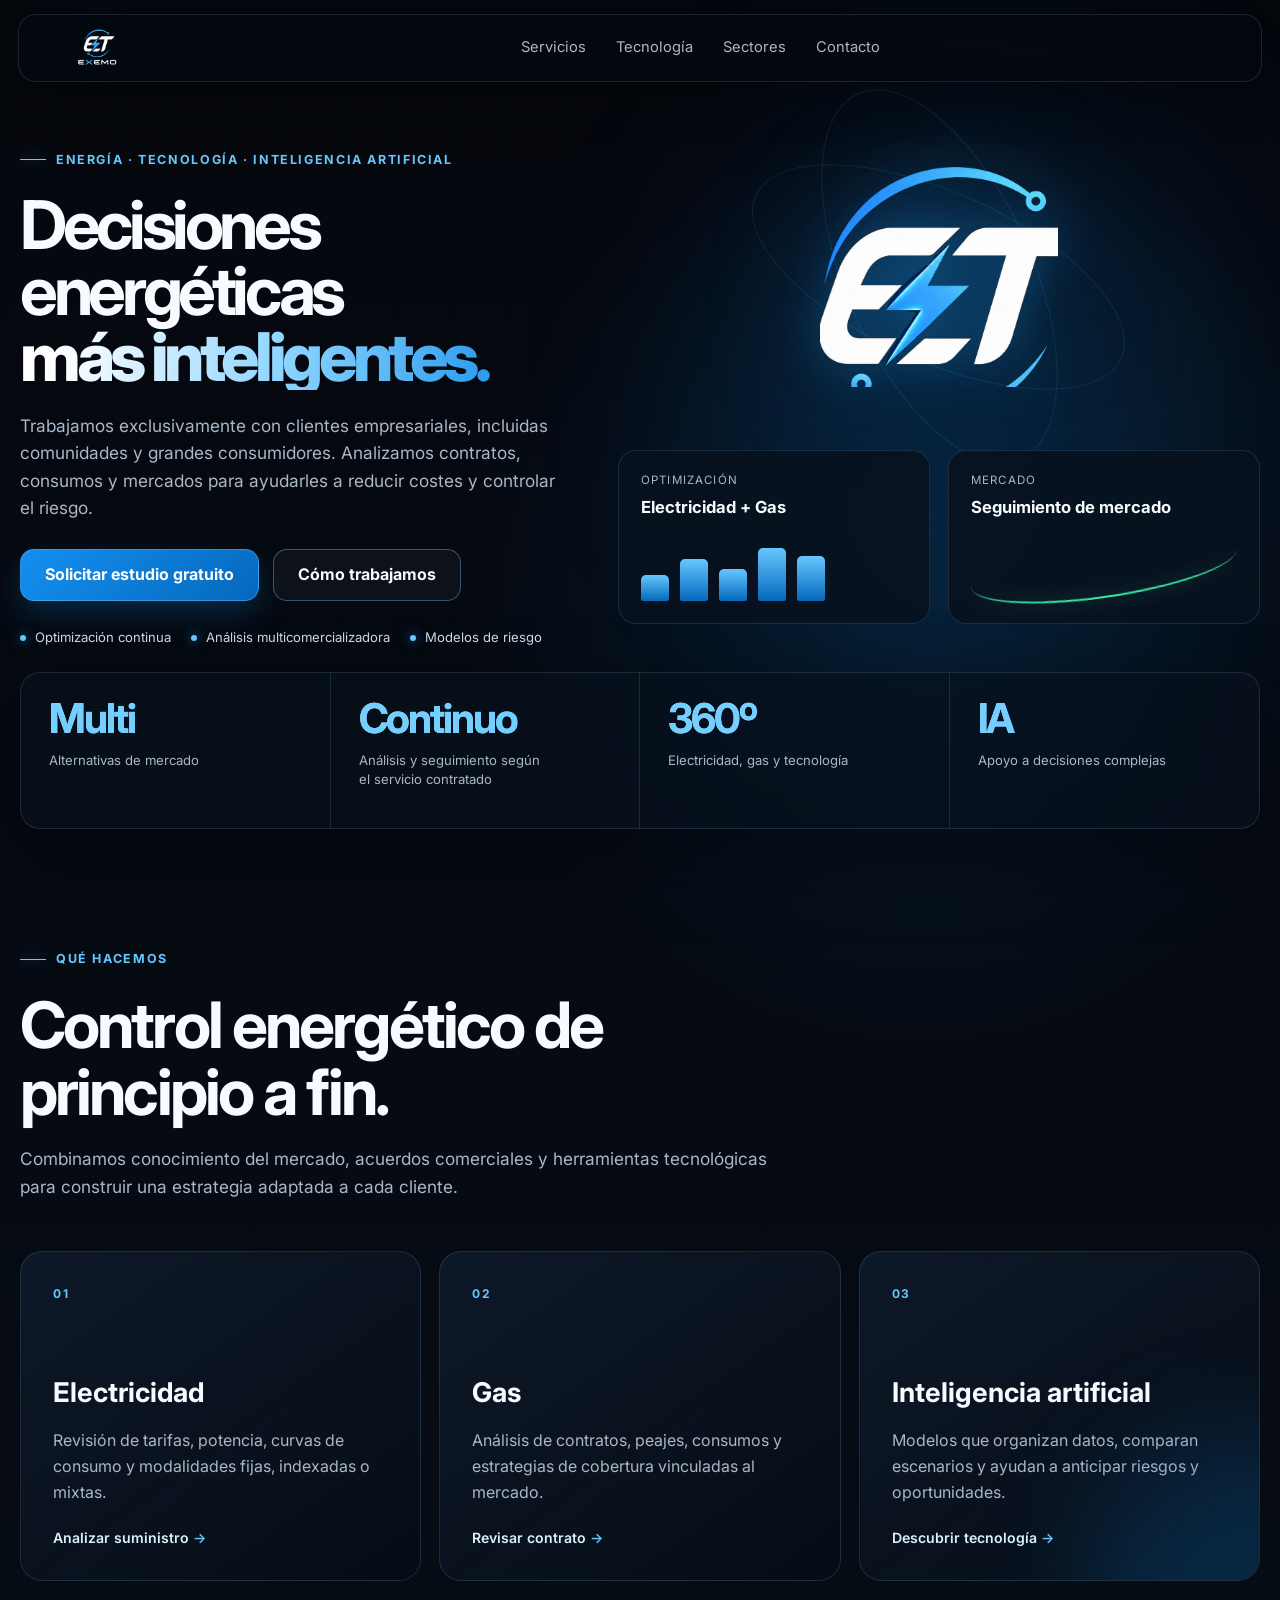
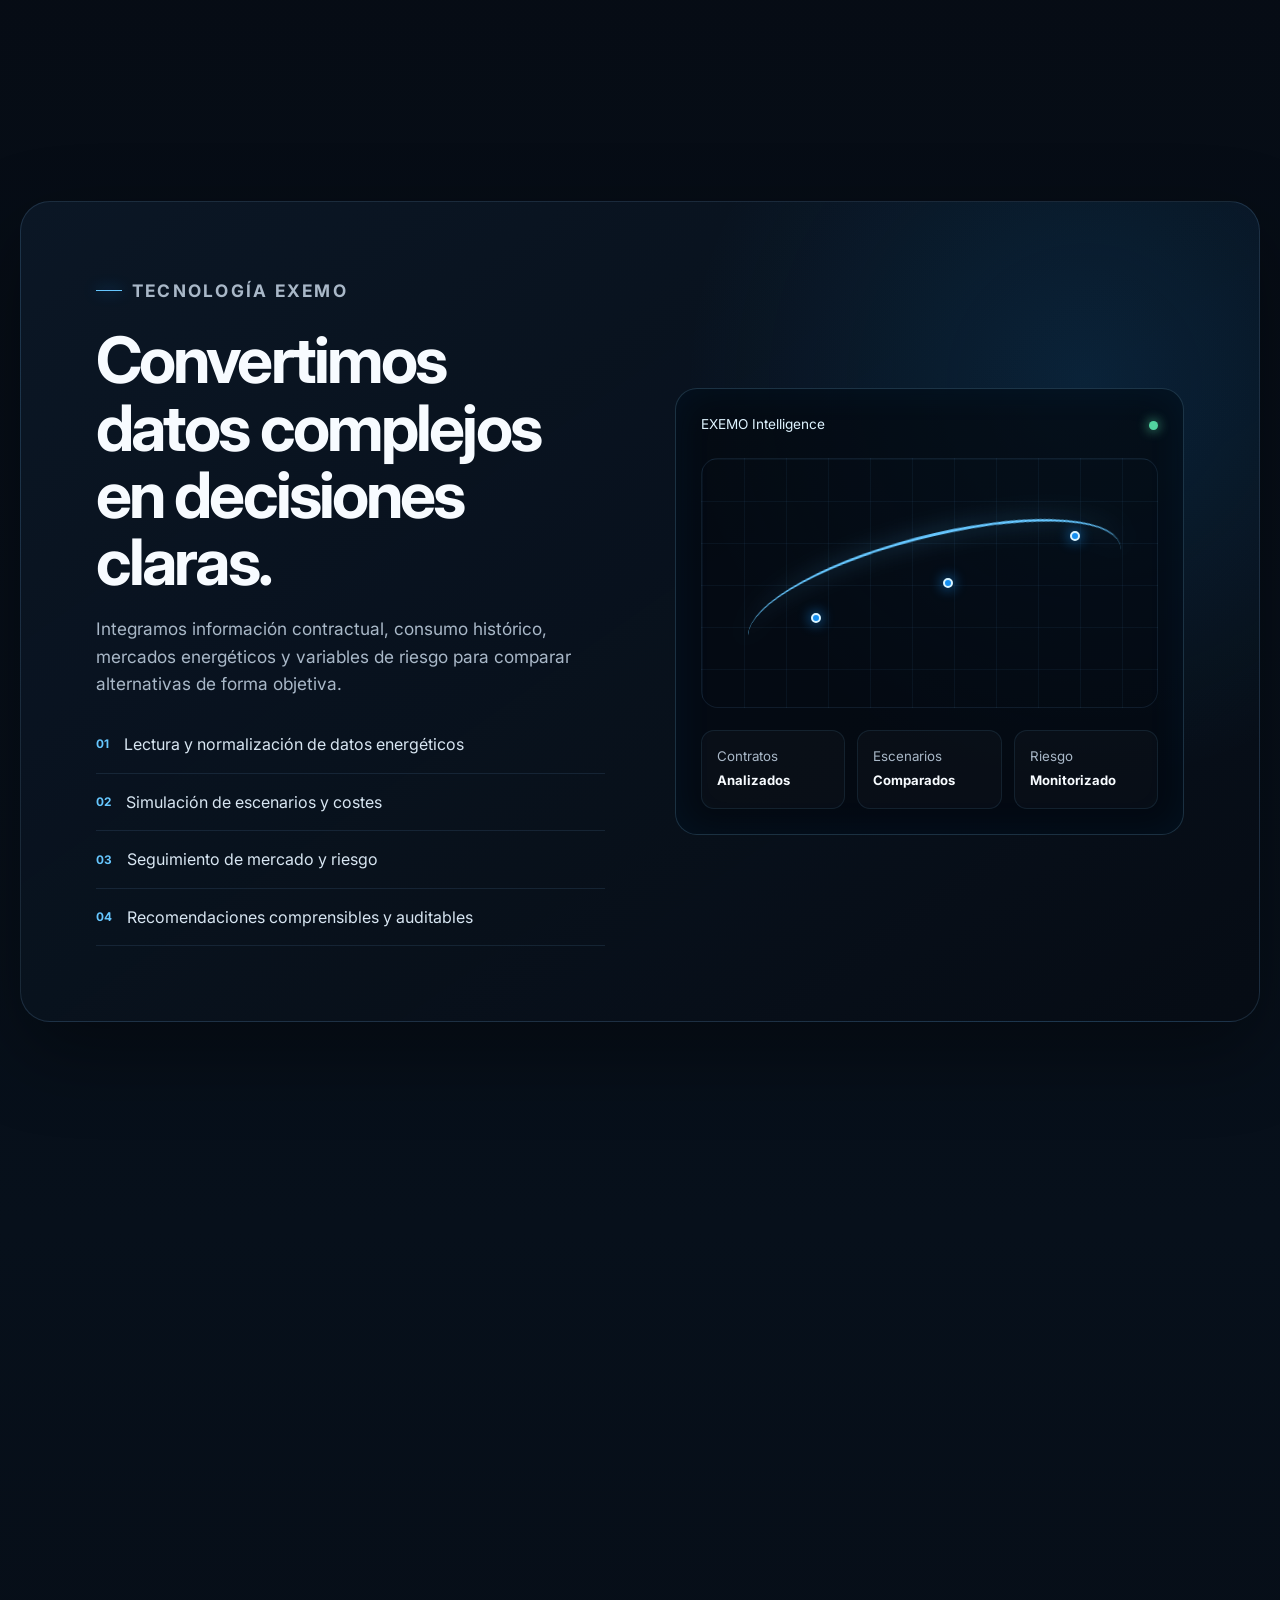
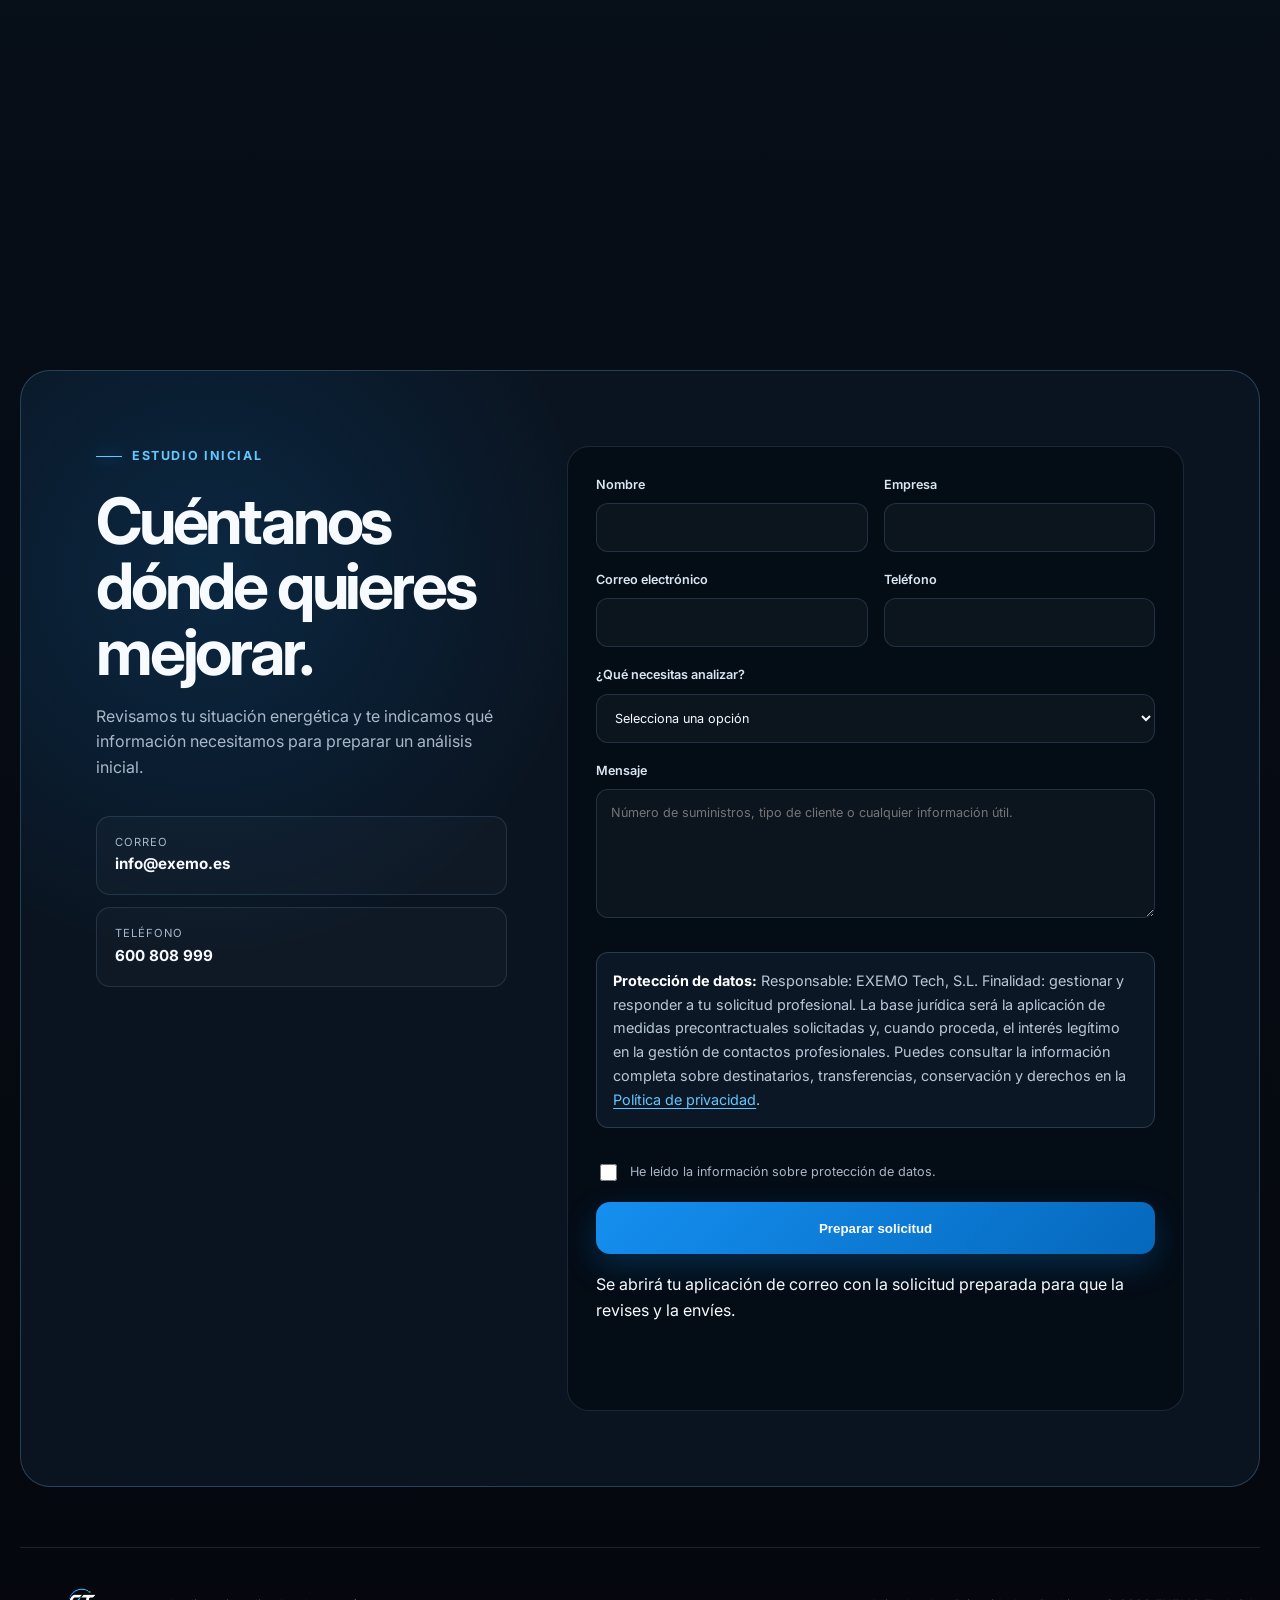
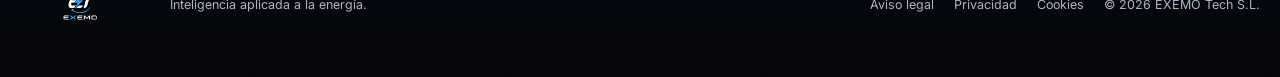
==== commit ff5bebd1: "Retirar temporalmente formulario de facturas" ====
--- a/index.html
+++ b/index.html
@@ -11,7 +11,12 @@
   <link rel="preconnect" href="https://fonts.googleapis.com">
   <link rel="preconnect" href="https://fonts.gstatic.com" crossorigin>
   <link href="https://fonts.googleapis.com/css2?family=Inter:wght@400;500;600;700;800&display=swap" rel="stylesheet">
-  <link rel="stylesheet" href="css/style.css?v=9">
+  <link rel="stylesheet" href="css/style.css?v=10">
+  <style>
+    .privacy-inline{margin:1rem 0;padding:1rem;border:1px solid rgba(120,170,210,.25);border-radius:12px;background:rgba(16,29,43,.72);color:#b9c8d8;font-size:.9rem;line-height:1.65}
+    .privacy-inline strong{color:#fff}
+    .privacy-inline a{color:#62c5ff;text-decoration:underline;text-underline-offset:3px}
+  </style>
 </head>
 
 <body>
@@ -31,11 +36,8 @@
       <a href="#servicios">Servicios</a>
       <a href="#tecnologia">Tecnología</a>
       <a href="#sectores">Sectores</a>
-      <a href="#factura">Analizar factura</a>
       <a href="#contacto">Contacto</a>
     </nav>
-
-    <a class="button button-small header-cta" href="#factura">Subir factura</a>
   </header>
 
   <main>
@@ -51,8 +53,9 @@
         </h1>
 
         <p class="hero-description">
-          Analizamos contratos, consumos y mercados para ayudar a empresas,
-          comunidades y grandes consumidores a reducir costes y controlar el riesgo.
+          Trabajamos exclusivamente con clientes empresariales, incluidas comunidades y grandes
+          consumidores. Analizamos contratos, consumos y mercados para ayudarles a reducir costes
+          y controlar el riesgo.
         </p>
 
         <div class="hero-actions">
@@ -76,8 +79,8 @@
 
         <div class="data-card data-card-top">
           <span class="data-label">Mercado</span>
-          <strong>Monitorización activa</strong>
-          <span class="data-status"><i></i> Actualizado</span>
+          <strong>Seguimiento de mercado</strong>
+          <span class="data-status"><i></i> Información para el análisis</span>
         </div>
 
         <div class="data-card data-card-bottom">
@@ -97,12 +100,12 @@
 
     <section class="proof-strip" aria-label="Capacidades de EXEMO Tech">
       <div class="proof-item reveal">
-        <strong data-counter="40">0</strong><span>+</span>
-        <p>Acuerdos y alternativas de mercado</p>
+        <strong>Multi</strong>
+        <p>Alternativas de mercado</p>
       </div>
       <div class="proof-item reveal">
-        <strong>24/7</strong>
-        <p>Seguimiento y análisis energético</p>
+        <strong>Continuo</strong>
+        <p>Análisis y seguimiento según el servicio contratado</p>
       </div>
       <div class="proof-item reveal">
         <strong>360º</strong>
@@ -189,7 +192,7 @@
     <section id="sectores" class="section">
       <div class="section-heading reveal">
         <p class="eyebrow"><span></span> Especialización</p>
-        <h2>Soluciones adaptadas a cada tipo de consumidor.</h2>
+        <h2>Soluciones para empresas de distintos sectores.</h2>
       </div>
 
       <div class="sectors-grid">
@@ -200,66 +203,7 @@
       </div>
     </section>
 
-
-    <section id="factura" class="section invoice-section">
-      <div class="invoice-layout">
-        <div class="invoice-copy reveal">
-          <p class="eyebrow"><span></span> Análisis documental</p>
-          <h2>Sube una factura y prepara su análisis.</h2>
-          <p>
-            Selecciona una factura desde tu ordenador, móvil o tablet. Esta primera versión
-            comprueba el archivo y muestra una vista previa, dejando preparada la conexión
-            con el OCR y la base de datos de EXEMO.
-          </p>
-
-          <div class="invoice-features" aria-label="Características del sistema de carga">
-            <div><strong>Formatos</strong><span>PDF, JPG, PNG, BMP, TIFF y WEBP</span></div>
-            <div><strong>Tamaño máximo</strong><span>15 MB por documento</span></div>
-            <div><strong>Privacidad</strong><span>No se envía nada sin confirmación</span></div>
-          </div>
-        </div>
-
-        <div class="invoice-uploader reveal" id="invoice-uploader">
-          <input
-            id="invoice-file"
-            class="sr-only"
-            type="file"
-            accept=".pdf,.jpg,.jpeg,.png,.bmp,.tif,.tiff,.webp,application/pdf,image/jpeg,image/png,image/bmp,image/tiff,image/webp"
-          >
-
-          <label class="drop-zone" id="invoice-drop-zone" for="invoice-file" tabindex="0">
-            <span class="upload-icon" aria-hidden="true">⇧</span>
-            <strong>Selecciona o arrastra tu factura</strong>
-            <span>En móvil podrás elegir la cámara, la galería o tus archivos.</span>
-            <span class="upload-button">Abrir explorador</span>
-          </label>
-
-          <div class="file-feedback" id="file-feedback" aria-live="polite"></div>
-
-          <div class="invoice-preview" id="invoice-preview" hidden>
-            <div class="preview-header">
-              <div>
-                <small>Documento seleccionado</small>
-                <strong id="invoice-file-name"></strong>
-                <span id="invoice-file-meta"></span>
-              </div>
-              <button class="remove-file" id="remove-invoice" type="button" aria-label="Eliminar factura seleccionada">×</button>
-            </div>
-            <div class="preview-frame" id="invoice-preview-frame"></div>
-          </div>
-
-          <label class="consent invoice-consent">
-            <input id="invoice-consent" type="checkbox">
-            <span>Confirmo que estoy autorizado para facilitar esta factura para su análisis.</span>
-          </label>
-
-          <button class="button invoice-process" id="process-invoice" type="button" disabled>
-            Preparar análisis OCR
-          </button>
-          <p class="ocr-status" id="ocr-status" role="status" aria-live="polite"></p>
-        </div>
-      </div>
-    </section>
+    
 
     <section id="contacto" class="section contact-section">
       <div class="contact-layout">
@@ -323,12 +267,21 @@
             <textarea name="message" rows="5" placeholder="Número de suministros, tipo de cliente o cualquier información útil."></textarea>
           </label>
 
+          <div class="privacy-inline">
+            <strong>Protección de datos:</strong> Responsable: EXEMO Tech, S.L. Finalidad:
+            gestionar y responder a tu solicitud profesional. La base jurídica será la aplicación
+            de medidas precontractuales solicitadas y, cuando proceda, el interés legítimo en la
+            gestión de contactos profesionales. Puedes consultar la información completa sobre
+            destinatarios, transferencias, conservación y derechos en la
+            <a href="privacidad.html" target="_blank" rel="noopener noreferrer">Política de privacidad</a>.
+          </div>
           <label class="consent">
-            <input type="checkbox" required>
-            <span>Acepto que EXEMO Tech utilice estos datos para responder a mi solicitud.</span>
+            <input type="checkbox" name="privacy_read" required>
+            <span>He leído la información sobre protección de datos.</span>
           </label>
 
           <button class="button" type="submit">Preparar solicitud</button>
+          <p class="form-note">Se abrirá tu aplicación de correo con la solicitud preparada para que la revises y la envíes.</p>
           <p class="form-status" role="status" aria-live="polite"></p>
         </form>
       </div>
@@ -346,6 +299,6 @@
     </div>
   </footer>
 
- <script src="js/script.js?v=16"></script>
+ <script src="js/script.js?v=18"></script>
 </body>
-</html>+</html>
